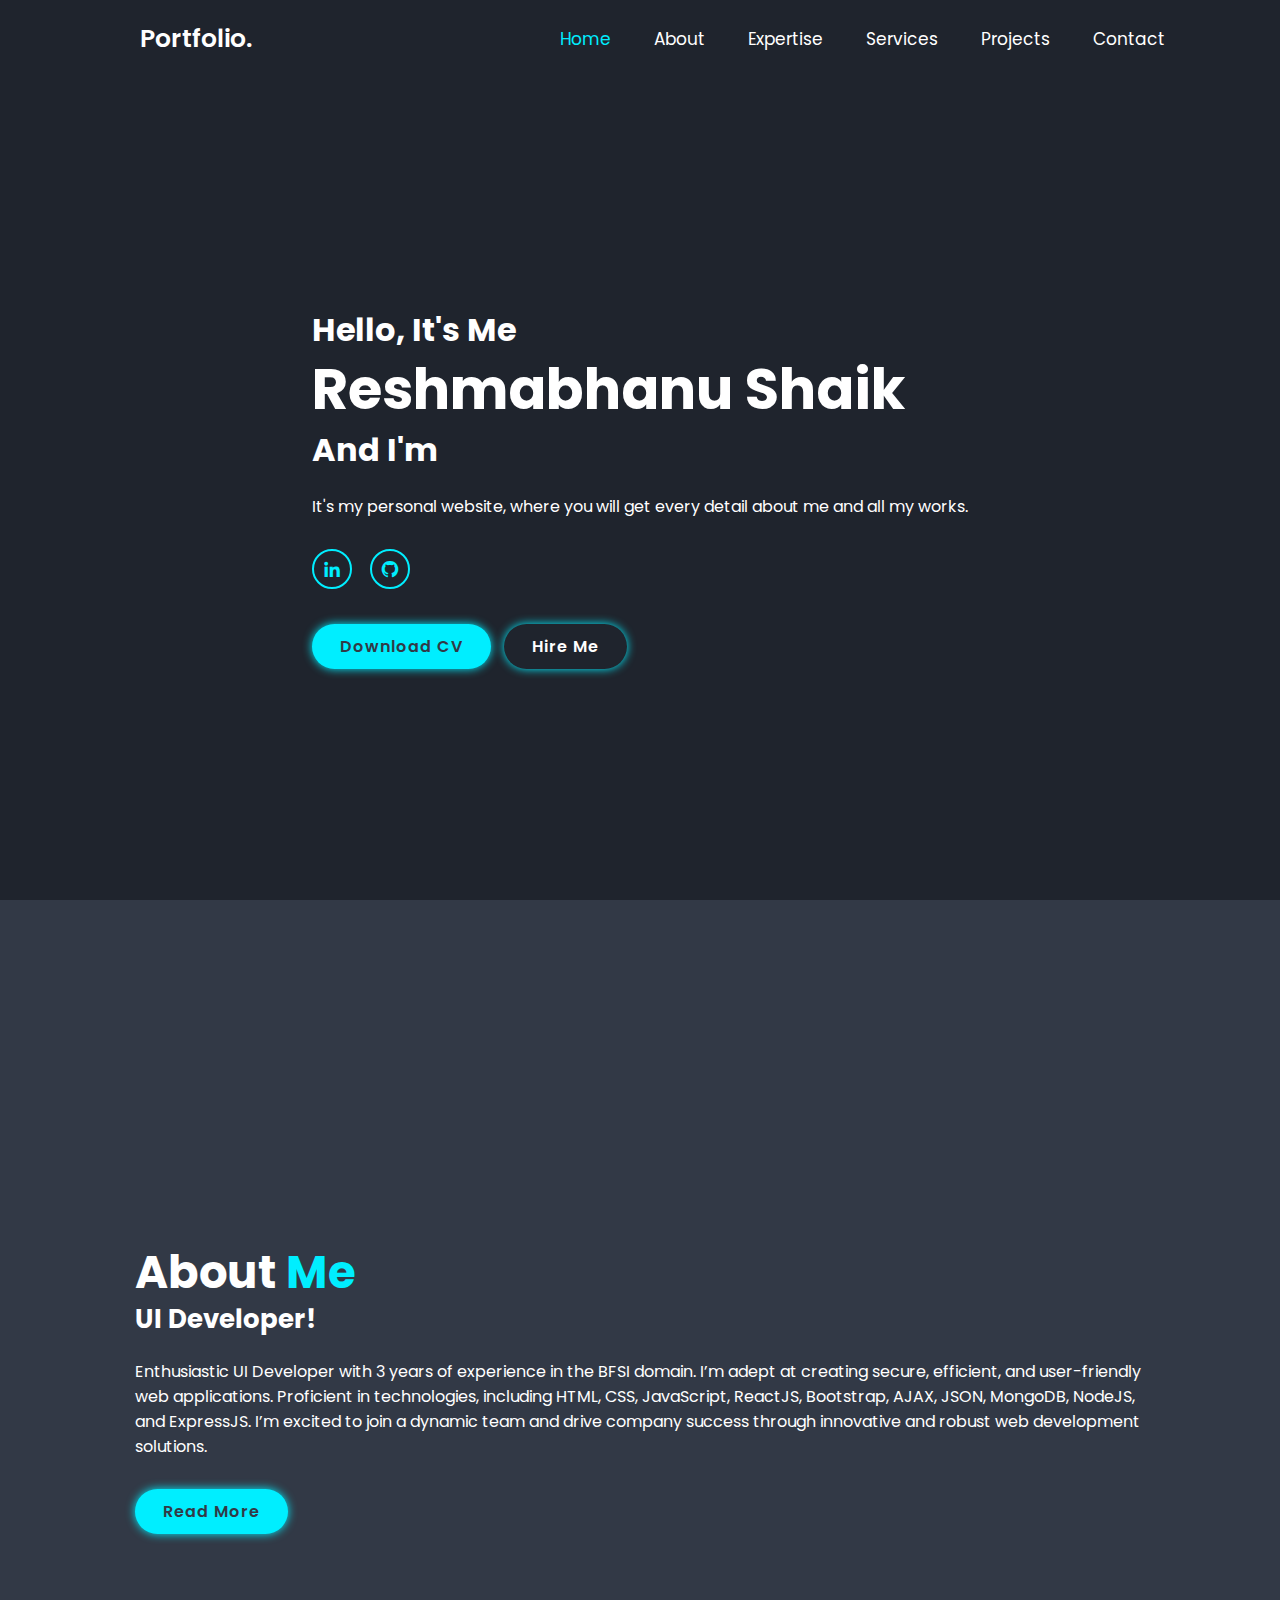
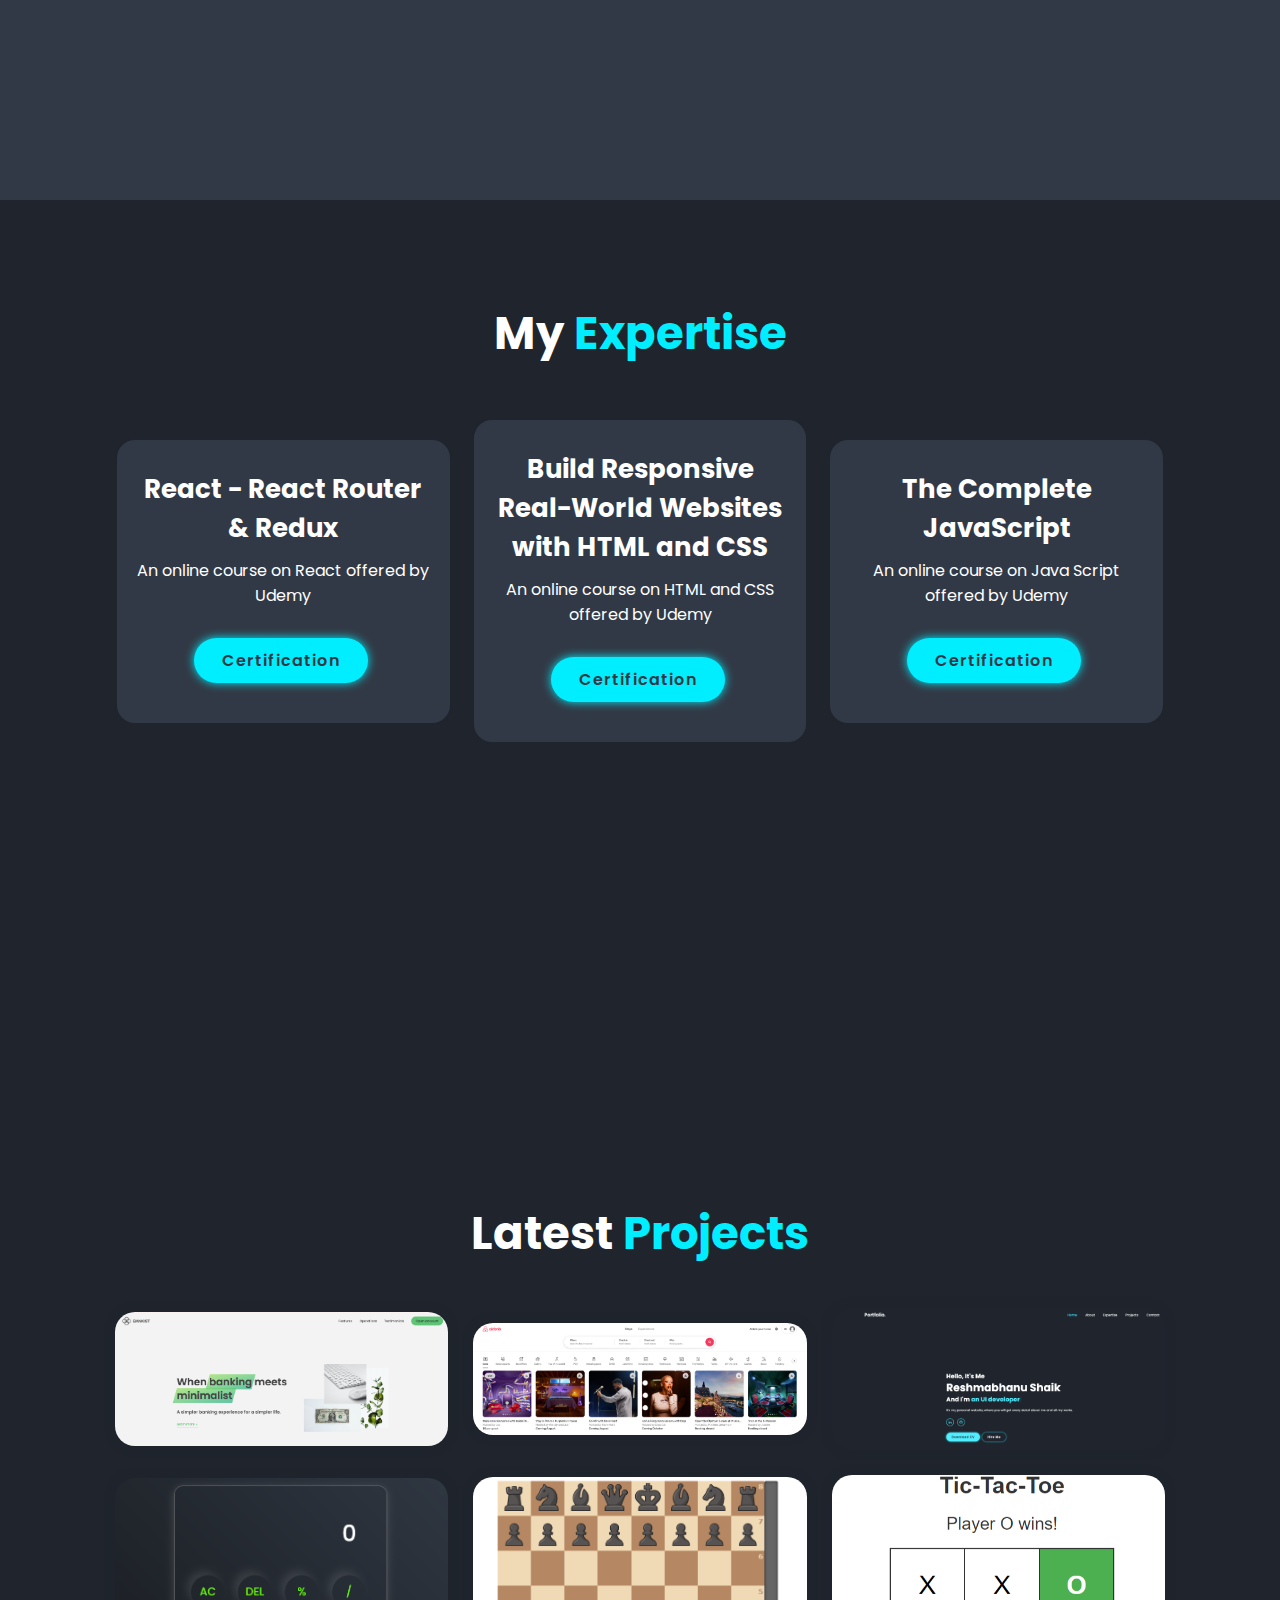
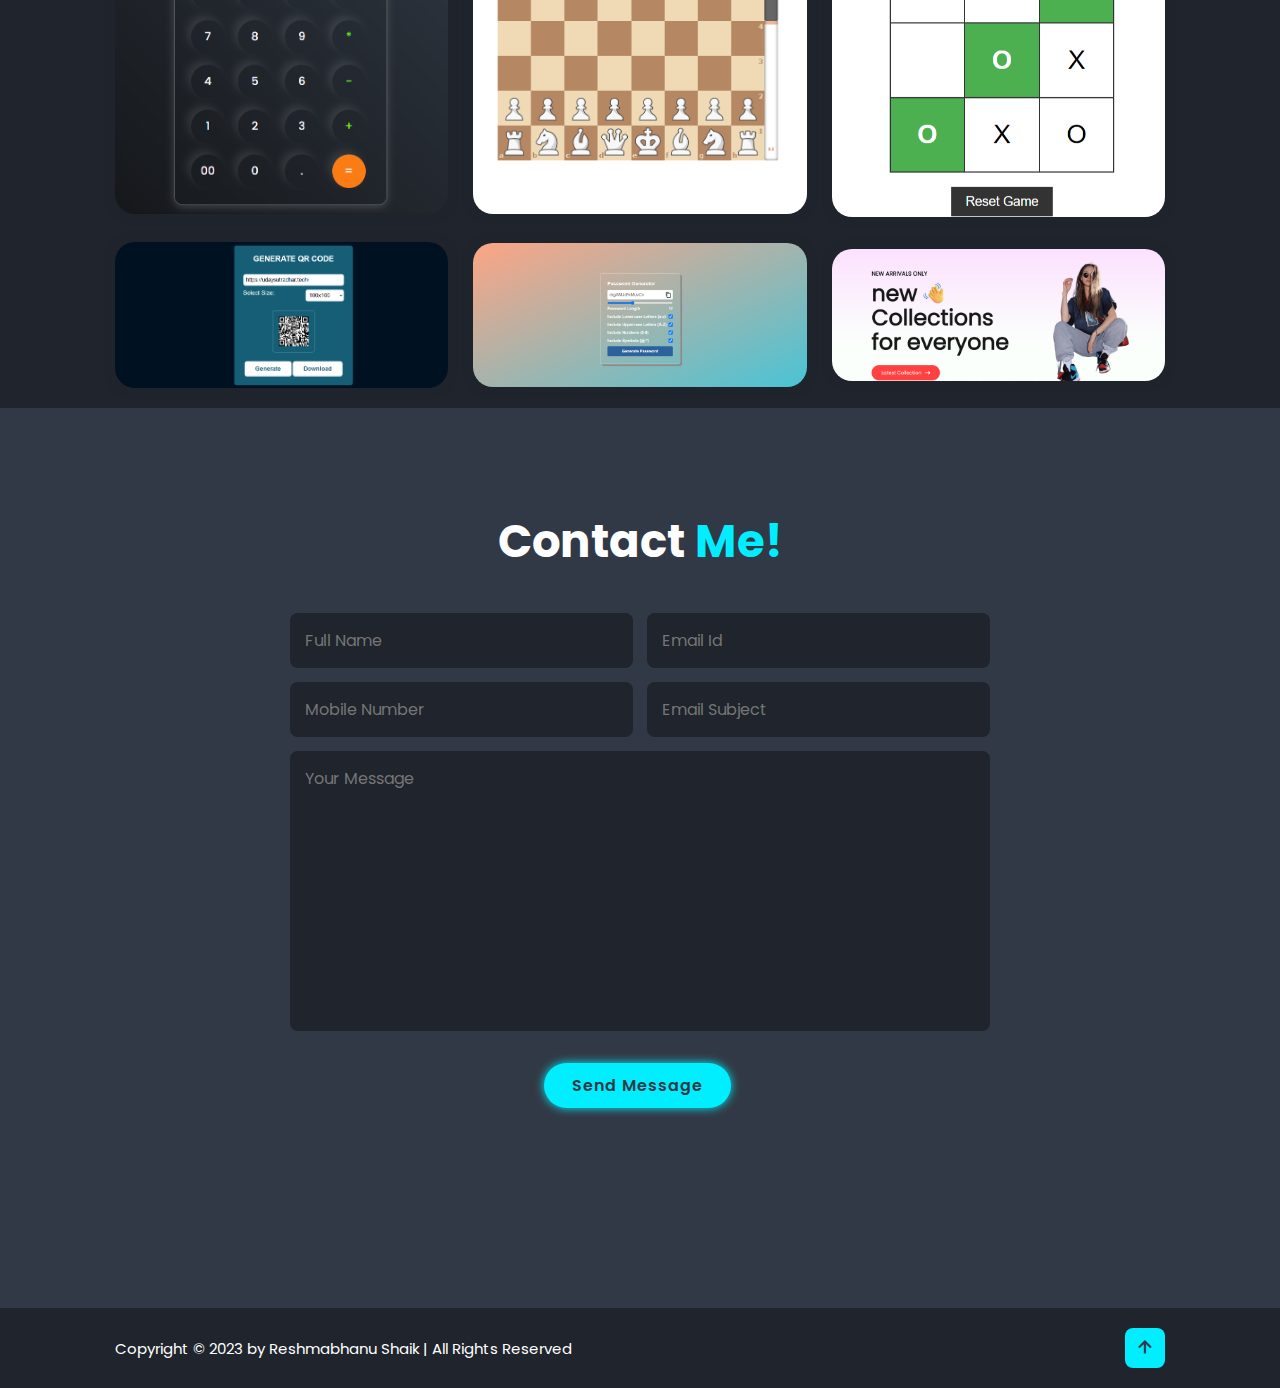
==== index.html @ 1fbf6ebc "initial commit" ====
<!DOCTYPE html>
<html lang="en">
<div id="preloader"></div>
<head>
    <meta charset="UTF-8">
    <meta http-equiv="X-UA-Compatible" content="IE=edge">
    <meta name="viewport" content="width=device-width, initial-scale=1.0">
    <title>Reshmabhanu Shaik : Website</title>
    <link href='https://unpkg.com/boxicons@2.1.4/css/boxicons.min.css' rel='stylesheet'>
    <script src="https://kit.fontawesome.com/51edde9890.js" crossorigin="anonymous"></script>
    <link rel="stylesheet" href="style.css">
</head>
<body>
    <header class="header">
        <a href="#" class="logo">Portfolio.</a>
        <i class="bx bx-menu" id="menu-icon"></i>
        <nav class="navbar">
            <a href="#home" class="active">Home</a>
            <a href="#about">About</a>
            <a href="#expertise">Expertise</a>
            <a href="#services">Services</a>
            <a href="#portfolio">Projects</a>
            <a href="#contact">Contact</a>
        </nav>
    </header>
    <section class="home" id="home">
        <div class="home-content">
            <h3>Hello, It's Me</h3>
            <h1>Reshmabhanu Shaik</h1>
            <h3>And I'm <span class="multiple-text"></span></h3>
            <p>It's my personal website, where you will get every detail about me and all my works.</p>
            <div class="social-media">
                <a href="https://www.linkedin.com/in/reshmabhanushaik/"><i class='bx bxl-linkedin'></i></a>
                <a href="https://github.com/reshmabhanushaik"><i class='bx bxl-github'></i></a>
            </div>
            <a href="Resume.pdf" class="btn" Download>Download CV</a>
            <a href="#contact" class="btn1"><p>Hire Me</p></a>
        </div>
        <div class="home-img">
            <img src="images/pic1.png" alt="">
        </div>
    </section>
    <section class="about" id="about">
        <div class="about-img">
            <img src="images/pic2.png" alt="">
        </div>
        <div class="about-content">
            <h2 class="heading">About <span>Me</span></h2>
            <h3>UI Developer!</h3>
            <p>Enthusiastic UI Developer with 3 years of experience in the BFSI domain. I’m adept at creating secure, efficient, and user-friendly web applications. Proficient in technologies, including HTML, CSS, JavaScript, ReactJS, Bootstrap, AJAX, JSON, MongoDB, NodeJS, and ExpressJS. I’m excited to join a dynamic team and drive company success through innovative and robust web development solutions.</p>
            <a href="#" class="btn">Read More</a>
        </div>
    </section>
    <section class="expertise" id="expertise">
        <h2 class="heading">My <span>Expertise</span></h2>
        <div class="expertise-container">
            <div class="expertise-box">
                <i class="fa-solid fa-user-secret"></i>
                <h3>React - React Router & Redux</h3>
                <p>An online course on React offered by Udemy</p>
                <a href="https://udemy-certificate.s3.amazonaws.com/pdf/UC-4006397d-41aa-402d-bbb0-cf9c1689e8be.pdf" class="btn">Certification</a>
            </div>
            <div class="expertise-box">
                <i class="fa-solid fa-shield-halved"></i>
                <h3>Build Responsive Real-World Websites with HTML and CSS</h3>
                <p>An online course on HTML and CSS offered by Udemy</p>
                <a href="https://udemy-certificate.s3.amazonaws.com/pdf/UC-3ce61dd6-2db9-418d-8cc3-d2cf924c75a3.pdf" class="btn">Certification</a>
            </div>
            <div class="expertise-box">
                <i class="fa-solid fa-microchip"></i>
                <h3>The Complete JavaScript</h3>
                <p>An online course on Java Script offered by Udemy</p>
                <a href="https://udemy-certificate.s3.amazonaws.com/pdf/UC-2aea963b-5715-4118-878f-3cb837bf440d.pdf" class="btn">Certification</a>
            </div>
        </div>
    </section>
    <section class="portfolio" id="portfolio">
        <h2 class="heading">Latest <span>Projects</span></h2>
        <div class="portfolio-container">
            <div class="portfolio-box">
                <img src="images/bankist.png" alt="">
                <div class="portfolio-layer">
                    <h4>Banking Website</h4>
                    <p>Developed a modern banking website for minimalist banking interface designed to provide users with a seamless and 
                    engaging banking experience</p>
                    <a href="https://github.com/reshmabhanushaik/bankist-website"><i class='bx bx-link-external' ></i></a>
                </div>
            </div>
            <div class="portfolio-box">
                <img src="images/airbnb.png" alt="">
                <div class="portfolio-layer">
                    <h4>Airbnb Clone</h4>
                    <p>This is a basic Airbnb clone.You can book a place to stay with flexible Search Options providing 24/7 Support.</p>
                    <a href="https://github.com/reshmabhanushaik/Airbnb-Clone-Website"><i class='bx bx-link-external' ></i></a>
                </div>
            </div>
            <div class="portfolio-box">
                <img src="images/my-profile.png" alt="">
                <div class="portfolio-layer">
                    <h4>Portfolio</h4>
                    <p>This is my portfolio, in which you are currently in. </p>
                    <a href="https://reshmabhanushaik.tech/"><i class='bx bx-link-external' ></i></a>
                </div>
            </div>
            <div class="portfolio-box">
                <img src="images/calculator.png" alt="">
                <div class="portfolio-layer">
                    <h4>Calculator</h4>
                    <p>This is a usable calculator, which can be used for doing multiple calculations. </p>
                    <a href="https://github.com/reshmabhanushaik/Calculator"><i class='bx bx-link-external' ></i></a>
                </div>
            </div>
            <div class="portfolio-box">
                <img src="images/chess.png" alt="">
                <div class="portfolio-layer">
                    <h4>Chess</h4>
                    <p>This is a Chess Game. All the chess logics are being used. You can play with your friend using this. </p>
                    <a href=""><i class='bx bx-link-external' ></i></a>
                </div>
            </div>
            <div class="portfolio-box">
                <img src="images/tic-tac-toe.png" alt="">
                <div class="portfolio-layer">
                    <h4>Tic Tac Toe</h4>
                    <p>This is a Tic Tac Toe game. You can play with your friend using this. </p>
                    <a href=""><i class='bx bx-link-external' ></i></a>
                </div>
            </div>
            <div class="portfolio-box">
                <img src="images/barcode-generator.png" alt="">
                <div class="portfolio-layer">
                    <h4>QR Code Generator</h4>
                    <p>This is a QR Code Generator. Just Give the link of which you want to make the QR  Code and then click generate. BOOM! your QR Code is Generated. </p>
                    <a href=""><i class='bx bx-link-external' ></i></a>
                </div>
            </div>
            <div class="portfolio-box">
                <img src="images/password-generator.png" alt="">
                <div class="portfolio-layer">
                    <h4>Password Generator</h4>
                    <p>This is a random password generator. You can create your own random password using various special conditions given there. </p>
                    <a href=""><i class='bx bx-link-external' ></i></a>
                </div>
            </div>
            <div class="portfolio-box">
                <img src="images/fashion-fusion.png" alt="">
                <div class="portfolio-layer">
                    <h4>Fashion Fusion</h4>
                    <p>Fashion Fusion is an e-commerce platform. You can buy any type of cloth you want, be it a men collection or women or kid. Everything is now at one place. </p>
                    <a href=""><i class='bx bx-link-external' ></i></a>
                </div>
            </div>
        </div>
    </section>
    <section class="contact" id="contact">
        <h2 class="heading">Contact <span>Me!</span></h2>
        <form action="#">
            <div class="input-box">
                <input type="text" placeholder="Full Name">
                <input type="email" placeholder="Email Id">
            </div>
            <div class="input-box">
                <input type="number" placeholder="Mobile Number">
                <input type="text" placeholder="Email Subject">
            </div>
            <textarea name="" id="" cols="30" rows="10" placeholder="Your Message"></textarea>
            <input type="submit" value="Send Message" class="btn">
        </form>
    </section>
    <footer class="footer">
        <div class="footer-text">
            <p>Copyright &copy; 2023 by Reshmabhanu Shaik | All Rights Reserved</p>
        </div>
        <div class="footer-iconTop">
            <a href="#home"><i class='bx bx-up-arrow-alt'></i></a>
        </div>
    </footer>
    <script src="https://unpkg.com/scrollreveal"></script>
    <script src="https://cdn.jsdelivr.net/npm/typed.js@2.0.12"></script>
    <script>
        var loader = document.getElementById("preloader");

        window.addEventListener("load", function(){
        loader.style.display = "none";
        });
        let menuIcon = document.querySelector('#menu-icon');
        let navbar = document.querySelector('.navbar');

        menuIcon.onclick = () => {
            menuIcon.classList.toggle('bx-x');
            navbar.classList.toggle('active');
        };

        let sections = document.querySelectorAll('section');
        let navLinks = document.querySelectorAll('header nav a');

        window.onscroll = () => {
            sections.forEach(sec => {
                let top = window.scrollY;
                let offset = sec.offsetTop - 150;
                let height = sec.offsetHeight;
                let id = sec.getAttribute('id');
                
                if(top >= offset && top < offset + height) {
                    navLinks.forEach(links => {
                        links.classList.remove('active');
                        document.querySelector('header nav a[href*= ' + id +']').classList.add('active');
                    });
                }; 
            });
            let header = document.querySelector('header');
            header.classList.toggle('sticky', window.scrollY > 100);

            menuIcon.classList.remove('bx-x');
            navbar.classList.remove('active');
        };

        ScrollReveal({
            distance: '80px',
            duration: 2000,
            delay: 200});

        ScrollReveal().reveal('.home-content, .heading', { origin: 'top'});
        ScrollReveal().reveal('.home-img, .expertise-container, .services-container, .portfolio-box, .contact form', { origin: 'bottom'});
        ScrollReveal().reveal('.home-content h1, .about-img', { origin: 'left'});
        ScrollReveal().reveal('.home-content p, .about-content', { origin: 'right'});

        const typed = new Typed('.multiple-text', {
            strings: ['an UI developer','a Front-End Developer', 'a Mern Stack Developer'],
            typeSpeed: 100,
            backSpeed: 100,
            backDelay: 1000,
            loop: true
        });
    </script>
</body>
</html>
---- style.css ----
@import url('https://fonts.googleapis.com/css2?family=Poppins:wght@300;400;500;600;700;800;900&display=swap');

*{
    margin: 0;
    padding: 0;
    box-sizing: border-box;
    text-decoration: none;
    border: none;
    outline: none;
    scroll-behavior: smooth;
    font-family: 'poppins', 'sans-serif';
}

#preloader{
    background: rgb(0, 0, 0) url(images/giphy.gif) no-repeat center center;
    background-size: 5%;
    height: 100vh;
    width: 100%;
    position: fixed;
    z-index: 100;
}

:root{
    --bg-color: #1f242d;
    --second-bg-color: #323946;
    --text-color: #fff;
    --main-color: #0ef;
}

html{
    font-size: 62.5%;
    overflow-x: hidden;
}

body{
    background: var(--bg-color);
    color: var(--text-color);
}

section{
    min-height: 100vh;
    padding: 10rem 9% 2rem;
}

.header{
    position: fixed;
    top: 0;
    left: 0;
    width: 100%;
    padding: 2rem 9%;
    background: var(--bg-color);
    display: flex;
    justify-content: space-between;
    align-items: center;
    z-index: 100;
}

.header.sticky{
    border-bottom: .1rem solid rgba(0, 0, 0, .2);
}

.logo{
    font-size: 2.5rem;
    color: var(--text-color);
    font-weight: 600;
    margin-left: 2.5rem;
    cursor: default;
}

.navbar a{
    font-size: 1.7rem;
    color: var(--text-color);
    margin-left: 4rem;
    transition: .3s;
}

.navbar a:hover,
.navbar a.active{
    color: var(--main-color);
}

#menu-icon{
    font-size: 3.6rem;
    color: var(--text-color);
    display: none;
}

.home{
    display: flex;
    justify-content: center;
    align-items: center;
}

.home-content h3{
    font-size: 3.2rem;
    font-weight: 700;
}

.home-content h3:nth-of-type(2){
    margin-bottom: 2rem;
}

span{
    color: var(--main-color);
}

.home-content h1{
    font-size: 5.6rem;
    font-weight: 700;
    line-height: 1.3;
}

@keyframes floatImage {
    0%{
        transform: translateY(0);
    }
    50%{
        transform: translateY(-2.4rem);
    }
    100%{
        transform: translateY(0);
    }
}

.home-content p{
    font-size: 1.6rem;
}

.social-media a{
    display: inline-flex;
    justify-content: center;
    align-items: center;
    width: 4rem;
    height: 4rem;
    background: transparent;
    border: .2rem solid var(--main-color);
    border-radius: 50%;
    font-size: 2rem;
    color: var(--main-color);
    margin: 3rem 1.5rem 3rem 0;
    transition: .5s ease;
}

.social-media a:hover{
    background: var(--main-color);
    color: var(--second-bg-color);
    box-shadow: 0 0 1rem var(--main-color);
}

.btn{
    display: inline-block;
    padding: 1rem 2.8rem;
    background: var(--main-color);
    border-radius: 4rem;
    box-shadow: 0 0 1rem var(--main-color);
    font-size: 1.6rem;
    color: var(--second-bg-color);
    letter-spacing: .1rem;
    font-weight: 600;
    margin-right: 5px;
    transition: .5s ease;
}

.btn:hover{
    box-shadow: none;
}

.btn1{
    display: inline-block;
    padding: 1rem 2.8rem;
    background: transparent;
    border-radius: 4rem;
    box-shadow: 0 0 1rem var(--main-color);
    font-size: 1.6rem;
    color: var(--second-bg-color);
    letter-spacing: .1rem;
    font-weight: 600;
    margin: 5px;
    transition: .5s ease;
}

.btn1:hover{
    box-shadow: none;
}

.btn1 p{
    color: var(--text-color);
}

.about{
    display: flex;
    justify-content: center;
    align-items: center;
    gap: 2rem;
    background: var(--second-bg-color);
}

.heading{
    text-align: center;
    font-size: 4.5rem;
}

.about-content h2{
    text-align: left;
    line-height: 1.2;
}

.about-content h3{
    font-size: 2.6rem;
}

.about-content p{
    font-size: 1.6rem;
    margin: 2rem 0 3rem;
}

#services{
    background: var(--second-bg-color);
}

.services h2{
    margin-bottom: 5rem;
}

.services-container{
    display: flex;
    justify-content: center;
    align-items: center;
    flex-wrap: wrap;
    gap: 2rem;
}

.services-container .services-box{
    flex: 1 1 30rem;
    background: var(--bg-color);
    padding: 3rem 2rem 4rem;
    border-radius: 2rem;
    text-align: center;
    border: .2rem solid var(--bg-color);
    transition: .5s ease;
}

.services-container .services-box:hover{
    border-color: var(--main-color);
    transform: scale(1.02);
}

.services-box i{
    font-size: 7rem;
    color: var(--main-color);
}

.services-box h3{
    font-size: 2.6rem;
}

.services-box p{
    font-size: 1.6rem;
    margin: 1rem 0 3rem;
}

.expertise h2{
    margin-bottom: 5rem;
}

.expertise-container{
    display: flex;
    justify-content: center;
    align-items: center;
    flex-wrap: wrap;
    gap: 2rem;
}

.expertise-container .expertise-box{
    flex: 1 1 30rem;
    background: var(--second-bg-color);
    padding: 3rem 2rem 4rem;
    border-radius: 2rem;
    text-align: center;
    border: .2rem solid var(--bg-color);
    transition: .5s ease;
}

.expertise-container .expertise-box:hover{
    border-color: var(--main-color);
    transform: scale(1.02);
}

.expertise-box i{
    font-size: 7rem;
    color: var(--main-color);
}

.expertise-box h3{
    font-size: 2.6rem;
}

.expertise-box p{
    font-size: 1.6rem;
    margin: 1rem 0 3rem;
}

#portfolio{
    background: var(--bg-color);
}

.portfolio{
    background: var(--second-bg-color);
}

.portfolio h2{
    margin-bottom: 4rem;
}

.portfolio-container{
    display: grid;
    grid-template-columns: repeat(3, 1fr);
    align-items: center;
    gap: 2.5rem;
}

.portfolio-container .portfolio-box{
    position: relative;
    border-radius: 2rem;
    box-shadow: 0 0 1rem var(--bg-color);
    overflow: hidden;
    display: flex;
}

.portfolio-box img{
    width: 100%;
    transition: .5s ease;
}

.portfolio-box:hover img{
    width: 100%;
    transform: scale(1.1);
}

.portfolio-box .portfolio-layer{
    position: absolute;
    bottom: 0;
    left: 0;
    width: 100%;
    height: 100%;
    background: linear-gradient(rgba(0, 0, 0, .1), var(--main-color));
    display: flex;
    justify-content: center;
    align-items: center;
    flex-direction: column;
    text-align: center;
    padding: 0 4rem;
    transform: translateY(100%);
    transition: .5s ease;
}

.portfolio-box:hover .portfolio-layer{
    transform: translateY(0);
}

.portfolio-layer h4{
    font-size: 1.5rem;
}

.portfolio-layer p{
    font-size: 1.2rem;
    margin: .3rem 0 1rem;
}

.portfolio-layer a{
    display: inline-flex;
    justify-content: center;
    align-items: center;
    width: 5rem;
    height: 5rem;
    background: var(--text-color);
    border-radius: 50%;
}

.portfolio-layer a i{
    font-size: 2rem;
    color: var(--second-bg-color);
}

#contact{
    background: var(--second-bg-color);
}

.contact h2{
    margin-bottom: 3rem;
}

.contact form{
    max-width: 70rem;
    margin: 1rem auto;
    text-align: center;
    margin-bottom: 3rem;
}

.contact form .input-box{
    display: flex;
    justify-content: space-between;
    flex-wrap: wrap;
}

.contact form .input-box input,
.contact form textarea {
    width: 100%;
    padding: 1.5rem;
    font-size: 1.6rem;
    color: var(--text-color);
    background: var(--bg-color);
    border-radius: .8rem;
    margin: .7rem 0;
}

.contact form .input-box input{
    width: 49%;
}

.contact form textarea {
    resize: none;
}

.contact form .btn{
    margin-top: 2rem;
    cursor: pointer;
}

.footer{
    display: flex;
    justify-content: space-between;
    align-items: center;
    flex-wrap: wrap;
    padding: 2rem 9%;
    background: var(--bg-color);
}

.footer-text p{
    font-size: 1.5rem;
}

.footer-iconTop a{
    display: inline-flex;
    justify-content:center;
    align-items: center;
    padding: .8rem;
    background: var(--main-color);
    border-radius: .8rem;
    transition: .5s ease;
}

.footer-iconTop:hover a{
    box-shadow: 0 0 1rem var(--main-color);
}

.footer-iconTop a i{
    font-size: 2.4rem;
    color: var(--second-bg-color);
}

@media (max-width: 1200px) {
    html {
        font-size: 55%;
    }
}

@media (max-width: 991px) {
    .header {
        padding: 2rem 3%;
    }

    section {
        padding: 10rem 3% 2rem;
    }

    .services{
        padding-bottom: 7rem;
    }

    .portfolio{
        padding-bottom: 7rem;
    }

    .contact{
        min-height: auto;
    }

    .footer {
        padding: 2rem 3%;
    }
}

@media (max-width: 768px) {
    #menu-icon{
        display: block;
    }

    .navbar{
        position: absolute;
        top: 100%;
        left: 0;
        width: 100%;
        padding: 1rem 3%;
        background: var(--bg-color);
        border-top: .1rem solid rgba(0, 0, 0, .2);
        box-shadow: 0 .5rem 1rem rgba(0, 0, 0, .2);
        display: none;
    }

    .navbar.active {
        display: block;
    }

    .navbar a{
        display: block;
        font-size: 2rem;
        margin: 3rem 0;
    }

    .home{
        flex-direction: column;
    }

    .home-content h3{
        font-size: 2.6rem;
    }

    .home-content h1{
        font-size: 5rem;
    }

    .about{
        flex-direction: column-reverse;
    }

    .about img{
        width: 70vw;
        margin-top: 4rem;
    }

    .services h2{
        margin-bottom: 3rem;
    }

    .portfolio h2{
        margin-bottom: 3rem;
    }

    .portfolio-container{
        grid-template-columns: repeat(2, 1fr);
    }
}

@media (max-width: 617px) {
    .portfolio-container{
        grid-template-columns: 1fr;
    }
}

@media (max-width: 450px) {
    html {
        font-size: 50%;
    }

    .contact form .input-box input {
        width: 100%;
    }
}

@media (max-width: 450px) {
    .footer{
        flex-direction: column-reverse;
    }

    .footer p{
        text-align: center;
        margin-top: 2rem;
    }
}
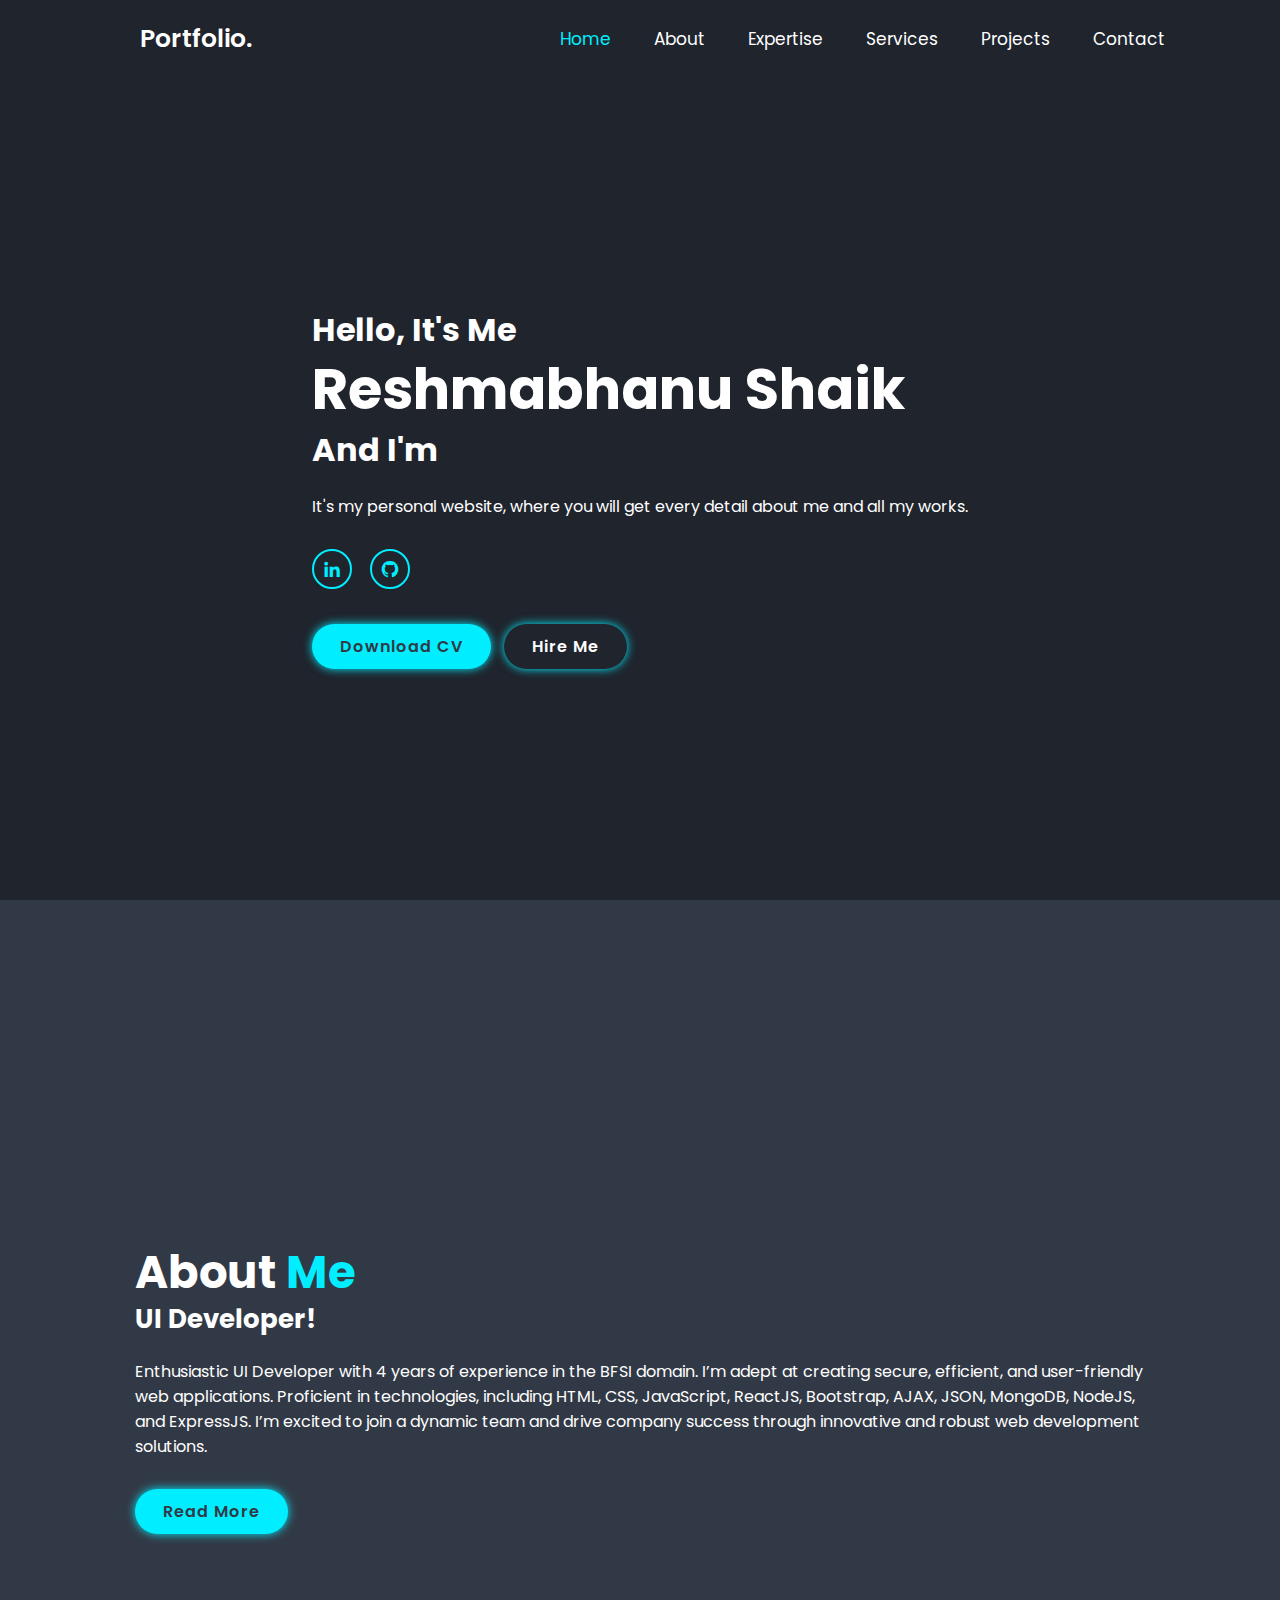
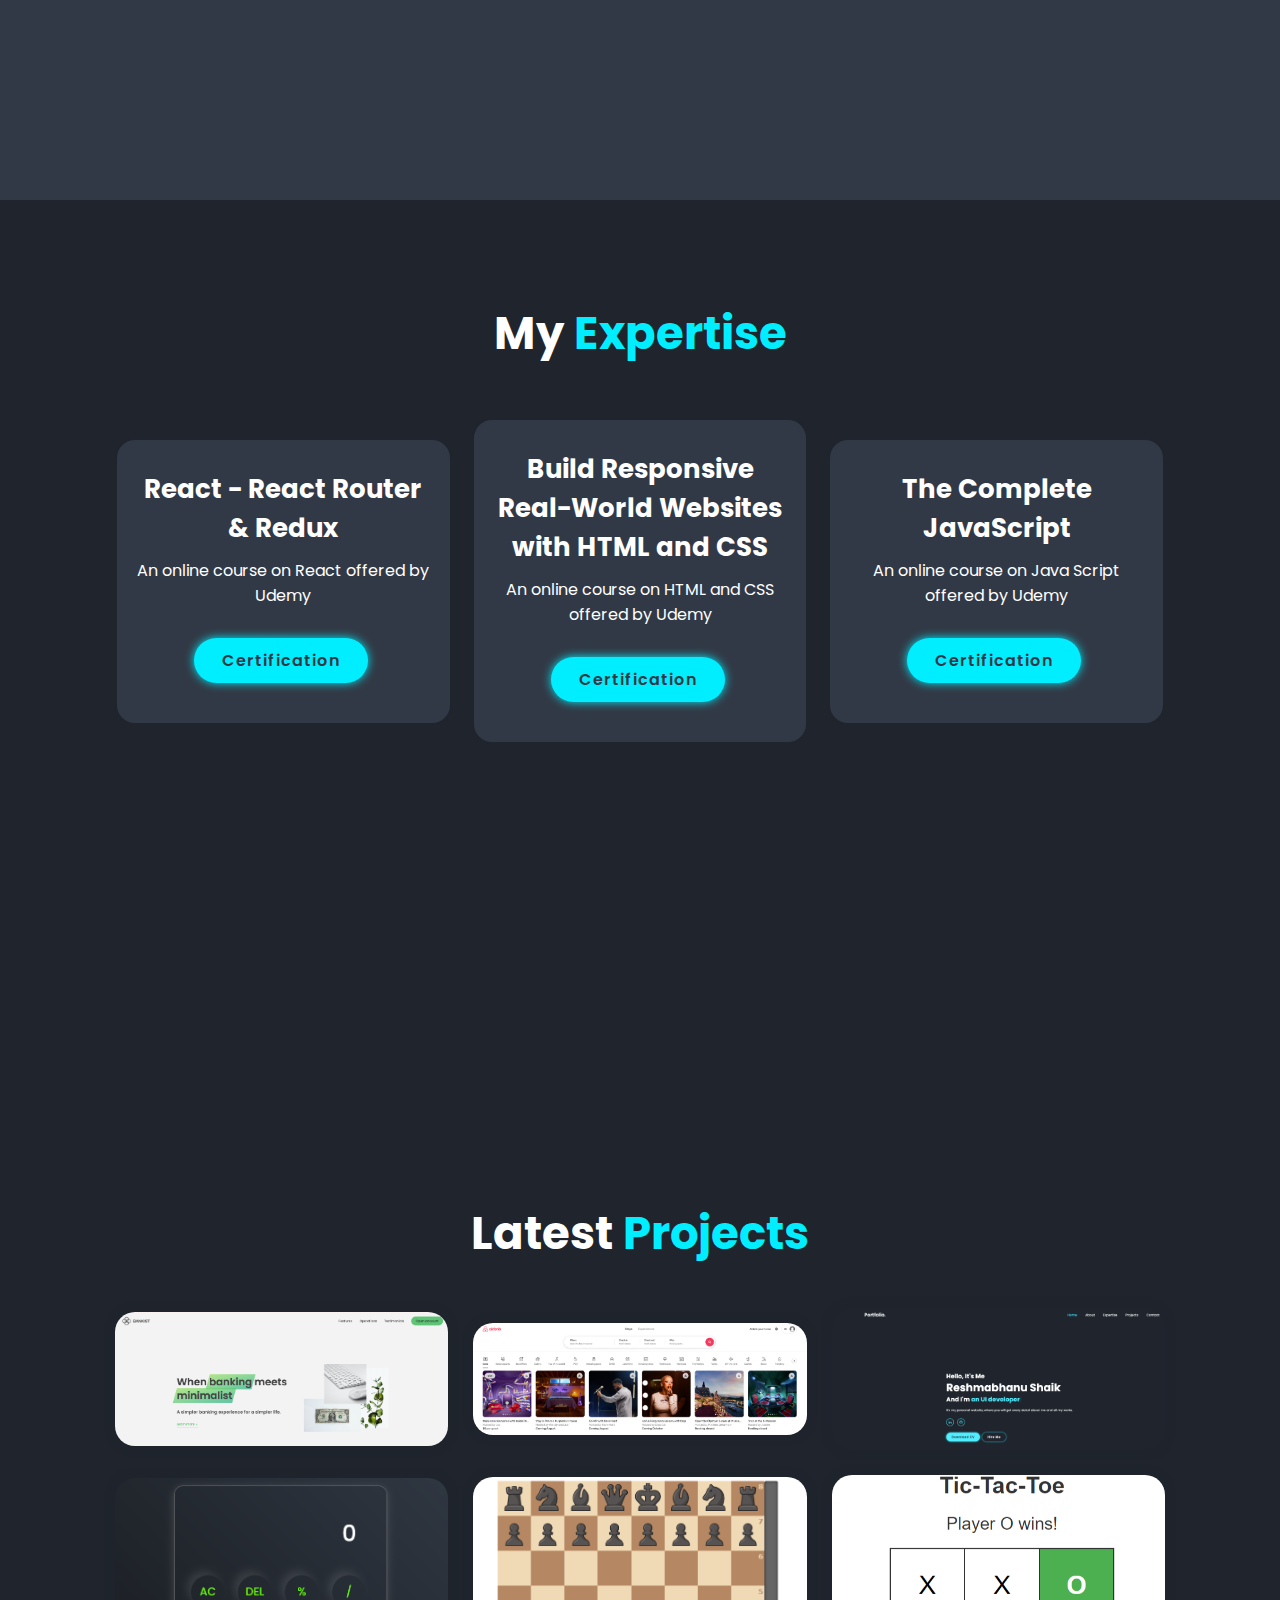
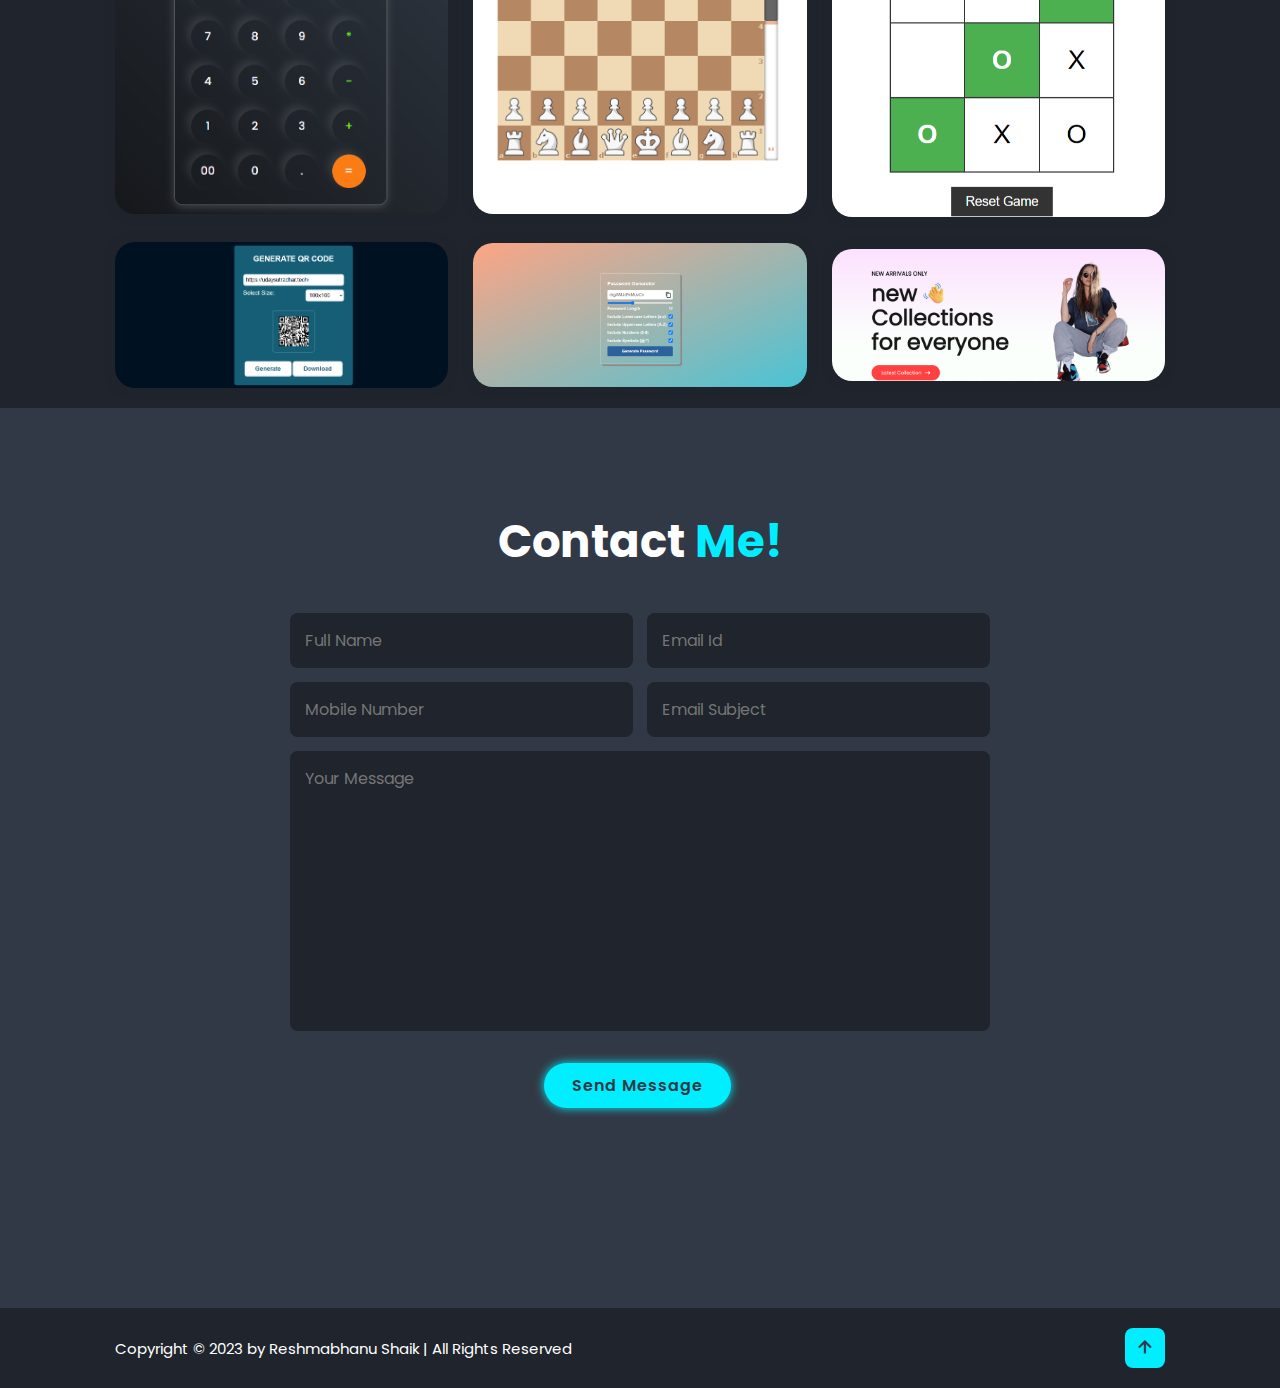
==== commit 1ee06895: "Latest commit" ====
--- a/index.html
+++ b/index.html
@@ -47,7 +47,7 @@
         <div class="about-content">
             <h2 class="heading">About <span>Me</span></h2>
             <h3>UI Developer!</h3>
-            <p>Enthusiastic UI Developer with 3 years of experience in the BFSI domain. I’m adept at creating secure, efficient, and user-friendly web applications. Proficient in technologies, including HTML, CSS, JavaScript, ReactJS, Bootstrap, AJAX, JSON, MongoDB, NodeJS, and ExpressJS. I’m excited to join a dynamic team and drive company success through innovative and robust web development solutions.</p>
+            <p>Enthusiastic UI Developer with 4 years of experience in the BFSI domain. I’m adept at creating secure, efficient, and user-friendly web applications. Proficient in technologies, including HTML, CSS, JavaScript, ReactJS, Bootstrap, AJAX, JSON, MongoDB, NodeJS, and ExpressJS. I’m excited to join a dynamic team and drive company success through innovative and robust web development solutions.</p>
             <a href="#" class="btn">Read More</a>
         </div>
     </section>
@@ -99,7 +99,7 @@
                 <div class="portfolio-layer">
                     <h4>Portfolio</h4>
                     <p>This is my portfolio, in which you are currently in. </p>
-                    <a href="https://reshmabhanushaik.tech/"><i class='bx bx-link-external' ></i></a>
+                    <a href="https://github.com/reshmabhanushaik/My-Website"><i class='bx bx-link-external' ></i></a>
                 </div>
             </div>
             <div class="portfolio-box">
@@ -115,7 +115,7 @@
                 <div class="portfolio-layer">
                     <h4>Chess</h4>
                     <p>This is a Chess Game. All the chess logics are being used. You can play with your friend using this. </p>
-                    <a href=""><i class='bx bx-link-external' ></i></a>
+                    <a href="https://github.com/reshmabhanushaik/ChessGame"><i class='bx bx-link-external' ></i></a>
                 </div>
             </div>
             <div class="portfolio-box">
@@ -123,7 +123,7 @@
                 <div class="portfolio-layer">
                     <h4>Tic Tac Toe</h4>
                     <p>This is a Tic Tac Toe game. You can play with your friend using this. </p>
-                    <a href=""><i class='bx bx-link-external' ></i></a>
+                    <a href="https://github.com/reshmabhanushaik/Tic-Tac-Toe"><i class='bx bx-link-external' ></i></a>
                 </div>
             </div>
             <div class="portfolio-box">
@@ -131,7 +131,7 @@
                 <div class="portfolio-layer">
                     <h4>QR Code Generator</h4>
                     <p>This is a QR Code Generator. Just Give the link of which you want to make the QR  Code and then click generate. BOOM! your QR Code is Generated. </p>
-                    <a href=""><i class='bx bx-link-external' ></i></a>
+                    <a href="https://github.com/reshmabhanushaik/QR-Code-Generator"><i class='bx bx-link-external' ></i></a>
                 </div>
             </div>
             <div class="portfolio-box">
@@ -139,7 +139,7 @@
                 <div class="portfolio-layer">
                     <h4>Password Generator</h4>
                     <p>This is a random password generator. You can create your own random password using various special conditions given there. </p>
-                    <a href=""><i class='bx bx-link-external' ></i></a>
+                    <a href="https://github.com/reshmabhanushaik/Password-Generator"><i class='bx bx-link-external' ></i></a>
                 </div>
             </div>
             <div class="portfolio-box">
@@ -147,7 +147,7 @@
                 <div class="portfolio-layer">
                     <h4>Fashion Fusion</h4>
                     <p>Fashion Fusion is an e-commerce platform. You can buy any type of cloth you want, be it a men collection or women or kid. Everything is now at one place. </p>
-                    <a href=""><i class='bx bx-link-external' ></i></a>
+                    <a href="https://github.com/reshmabhanushaik/Fashion-Fusion"><i class='bx bx-link-external' ></i></a>
                 </div>
             </div>
         </div>
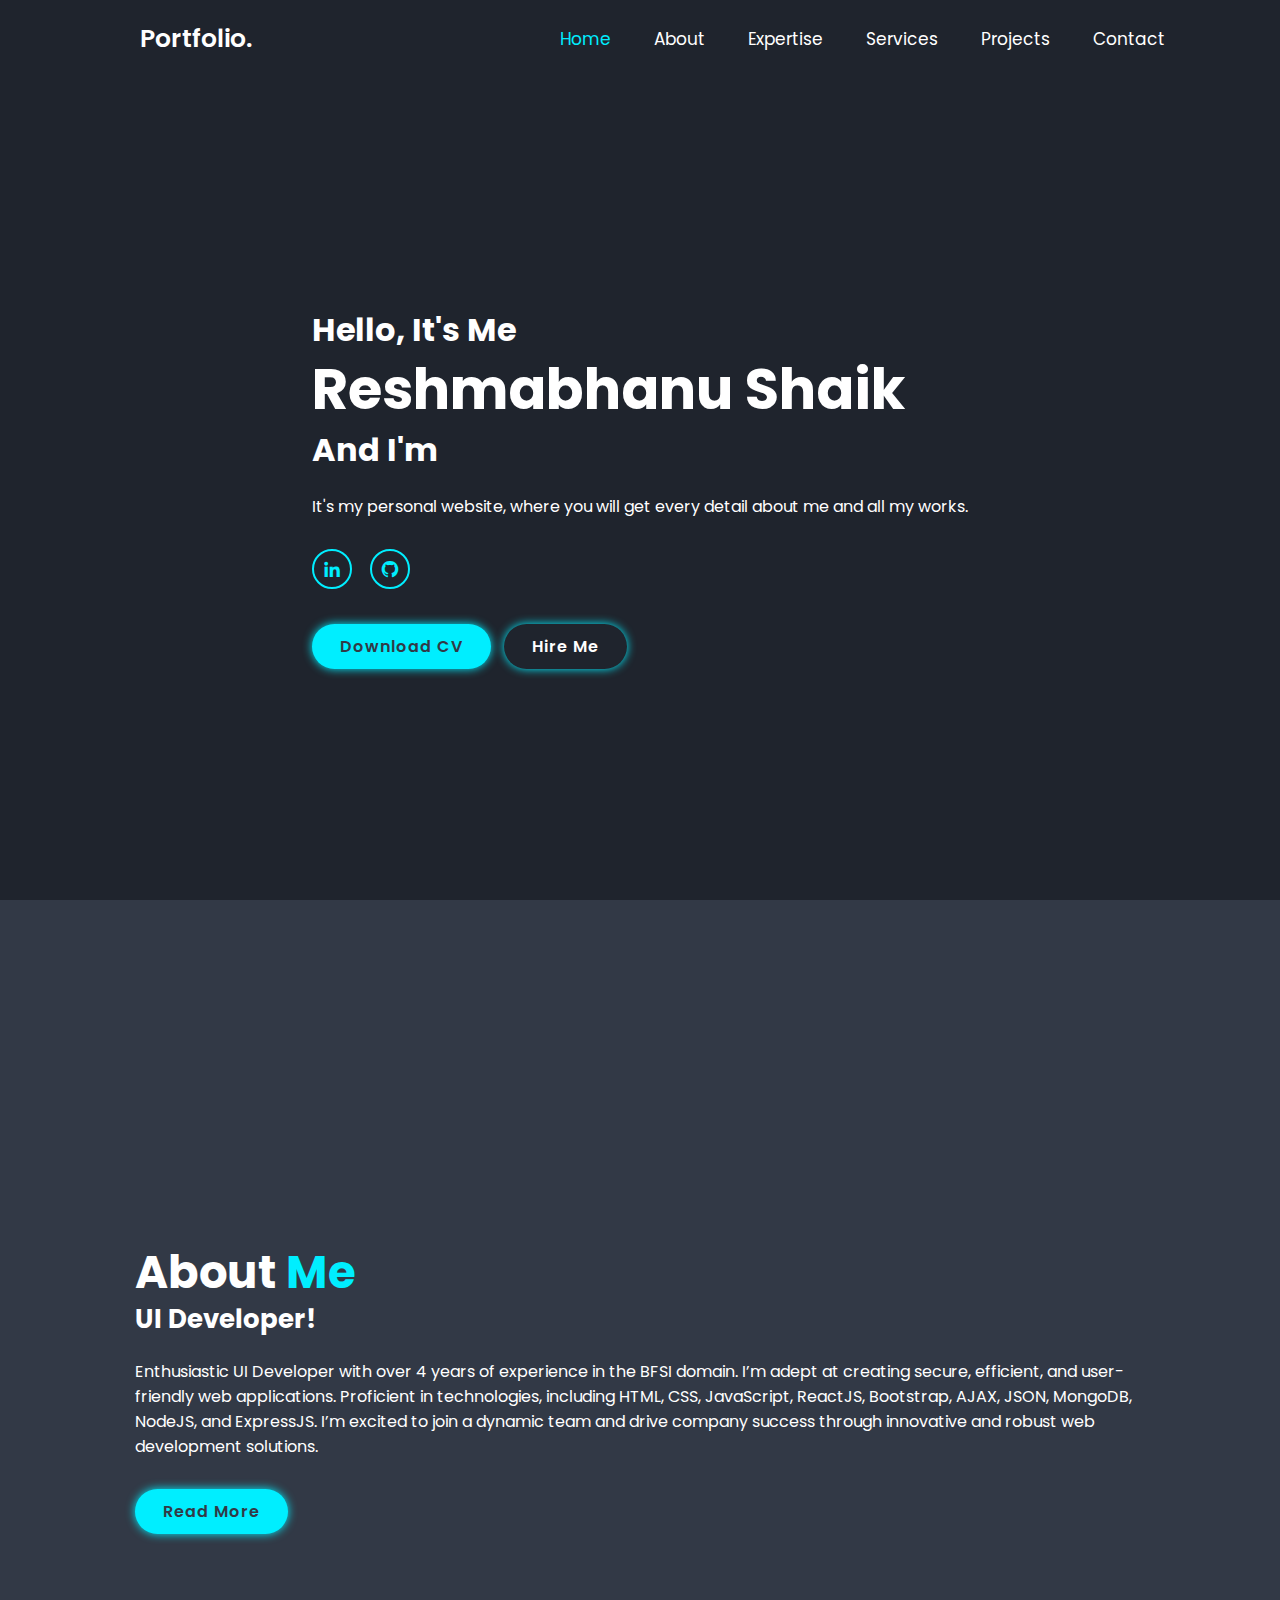
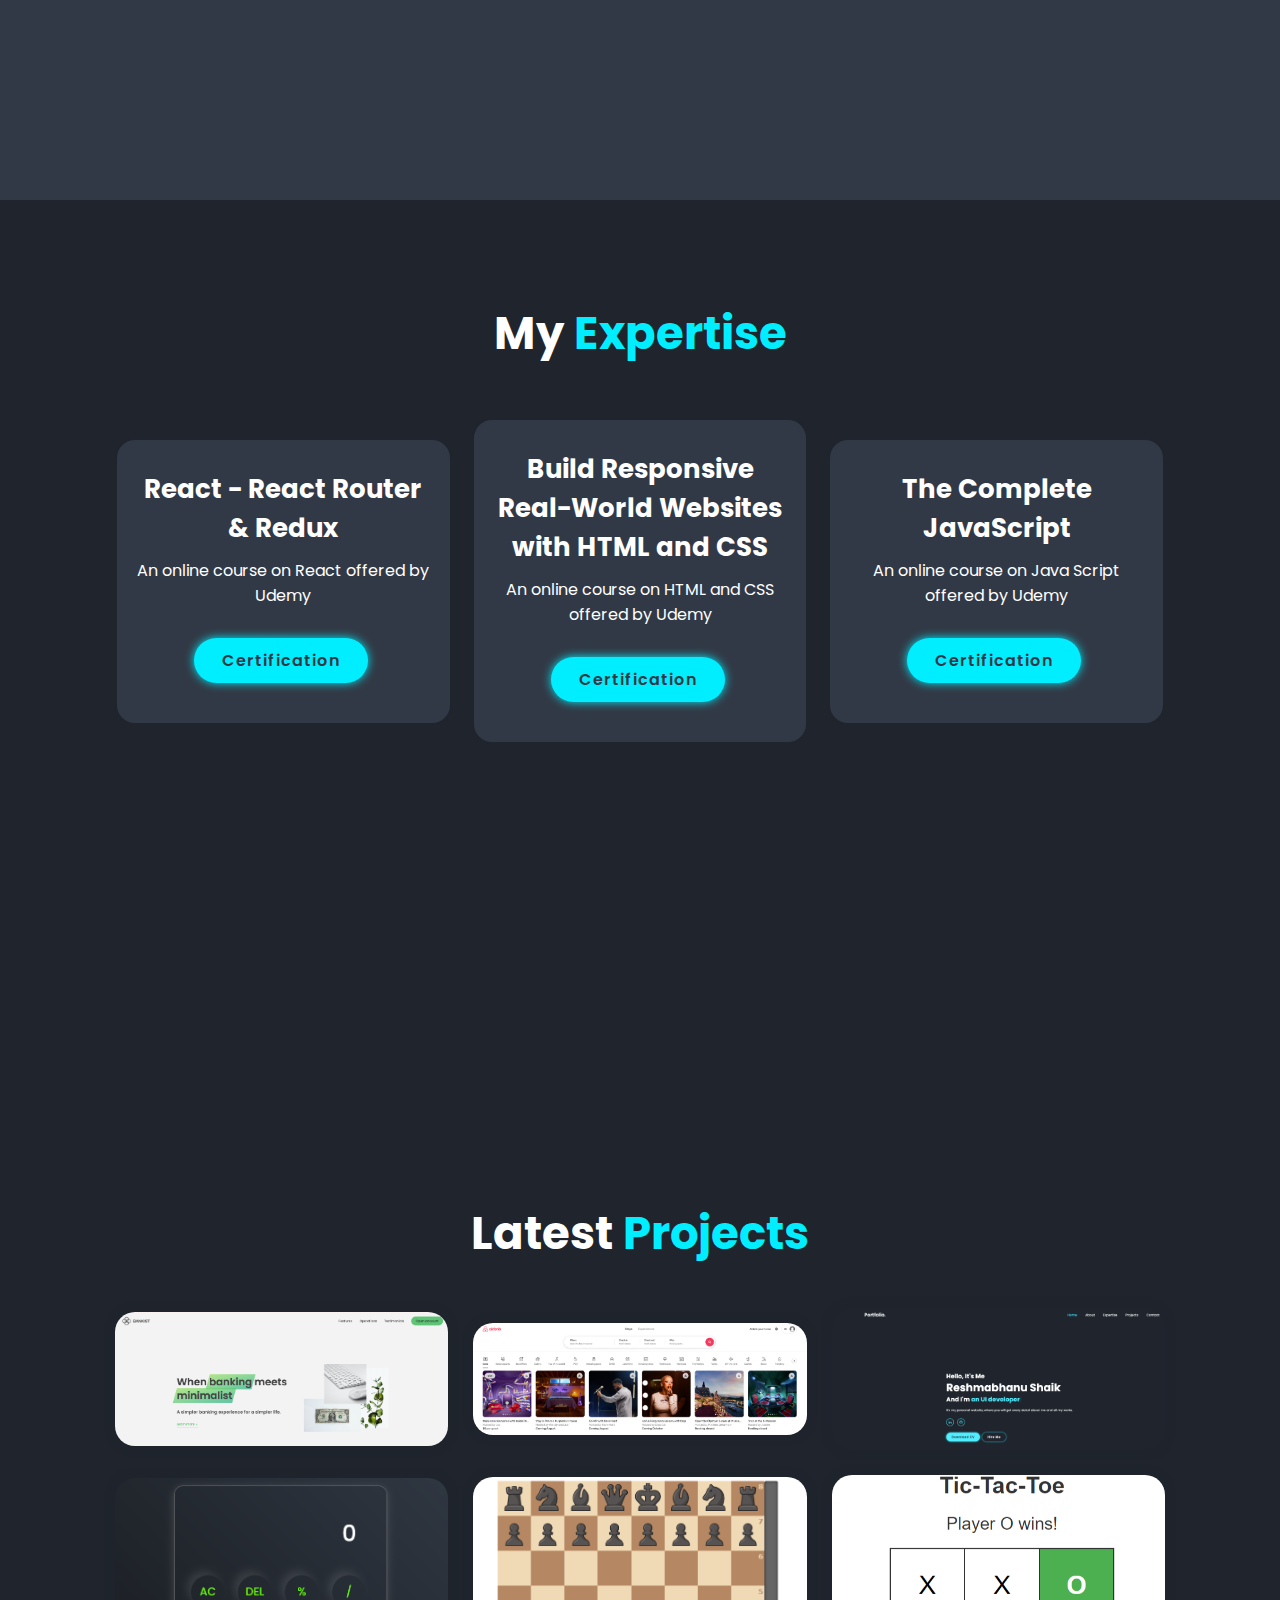
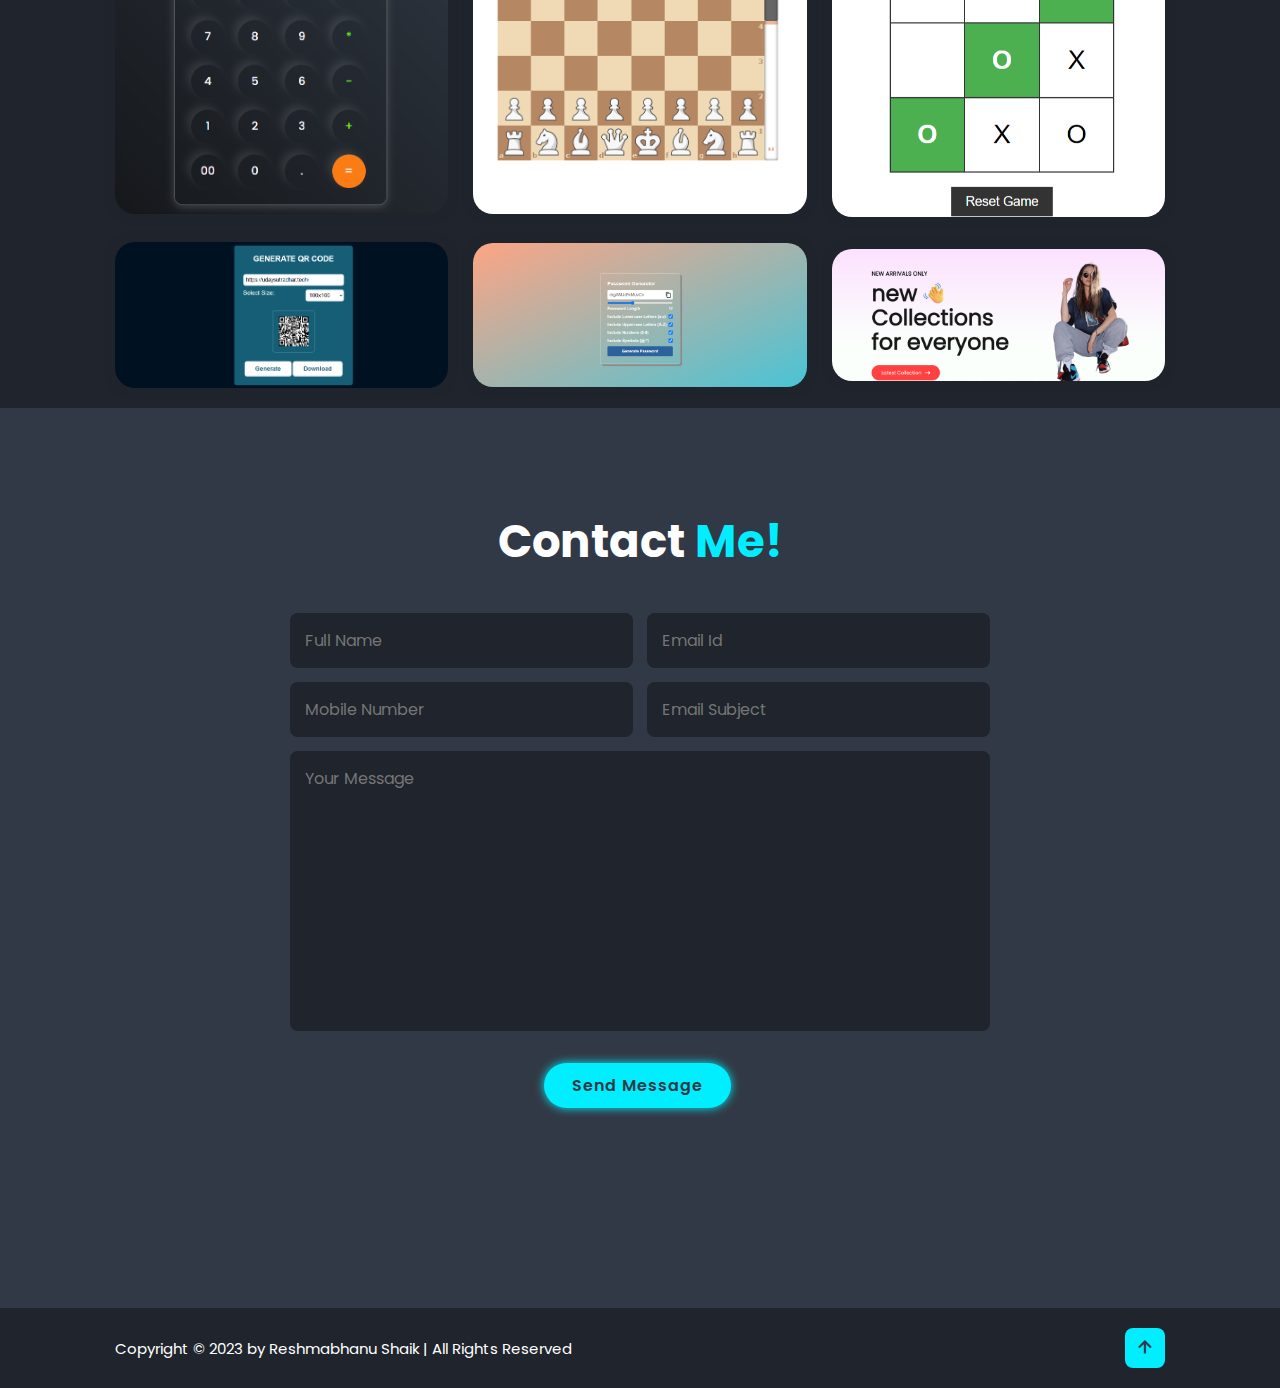
==== commit 1ca259ce: "new commit" ====
--- a/index.html
+++ b/index.html
@@ -47,7 +47,7 @@
         <div class="about-content">
             <h2 class="heading">About <span>Me</span></h2>
             <h3>UI Developer!</h3>
-            <p>Enthusiastic UI Developer with 4 years of experience in the BFSI domain. I’m adept at creating secure, efficient, and user-friendly web applications. Proficient in technologies, including HTML, CSS, JavaScript, ReactJS, Bootstrap, AJAX, JSON, MongoDB, NodeJS, and ExpressJS. I’m excited to join a dynamic team and drive company success through innovative and robust web development solutions.</p>
+            <p>Enthusiastic UI Developer with over 4 years of experience in the BFSI domain. I’m adept at creating secure, efficient, and user-friendly web applications. Proficient in technologies, including HTML, CSS, JavaScript, ReactJS, Bootstrap, AJAX, JSON, MongoDB, NodeJS, and ExpressJS. I’m excited to join a dynamic team and drive company success through innovative and robust web development solutions.</p>
             <a href="#" class="btn">Read More</a>
         </div>
     </section>
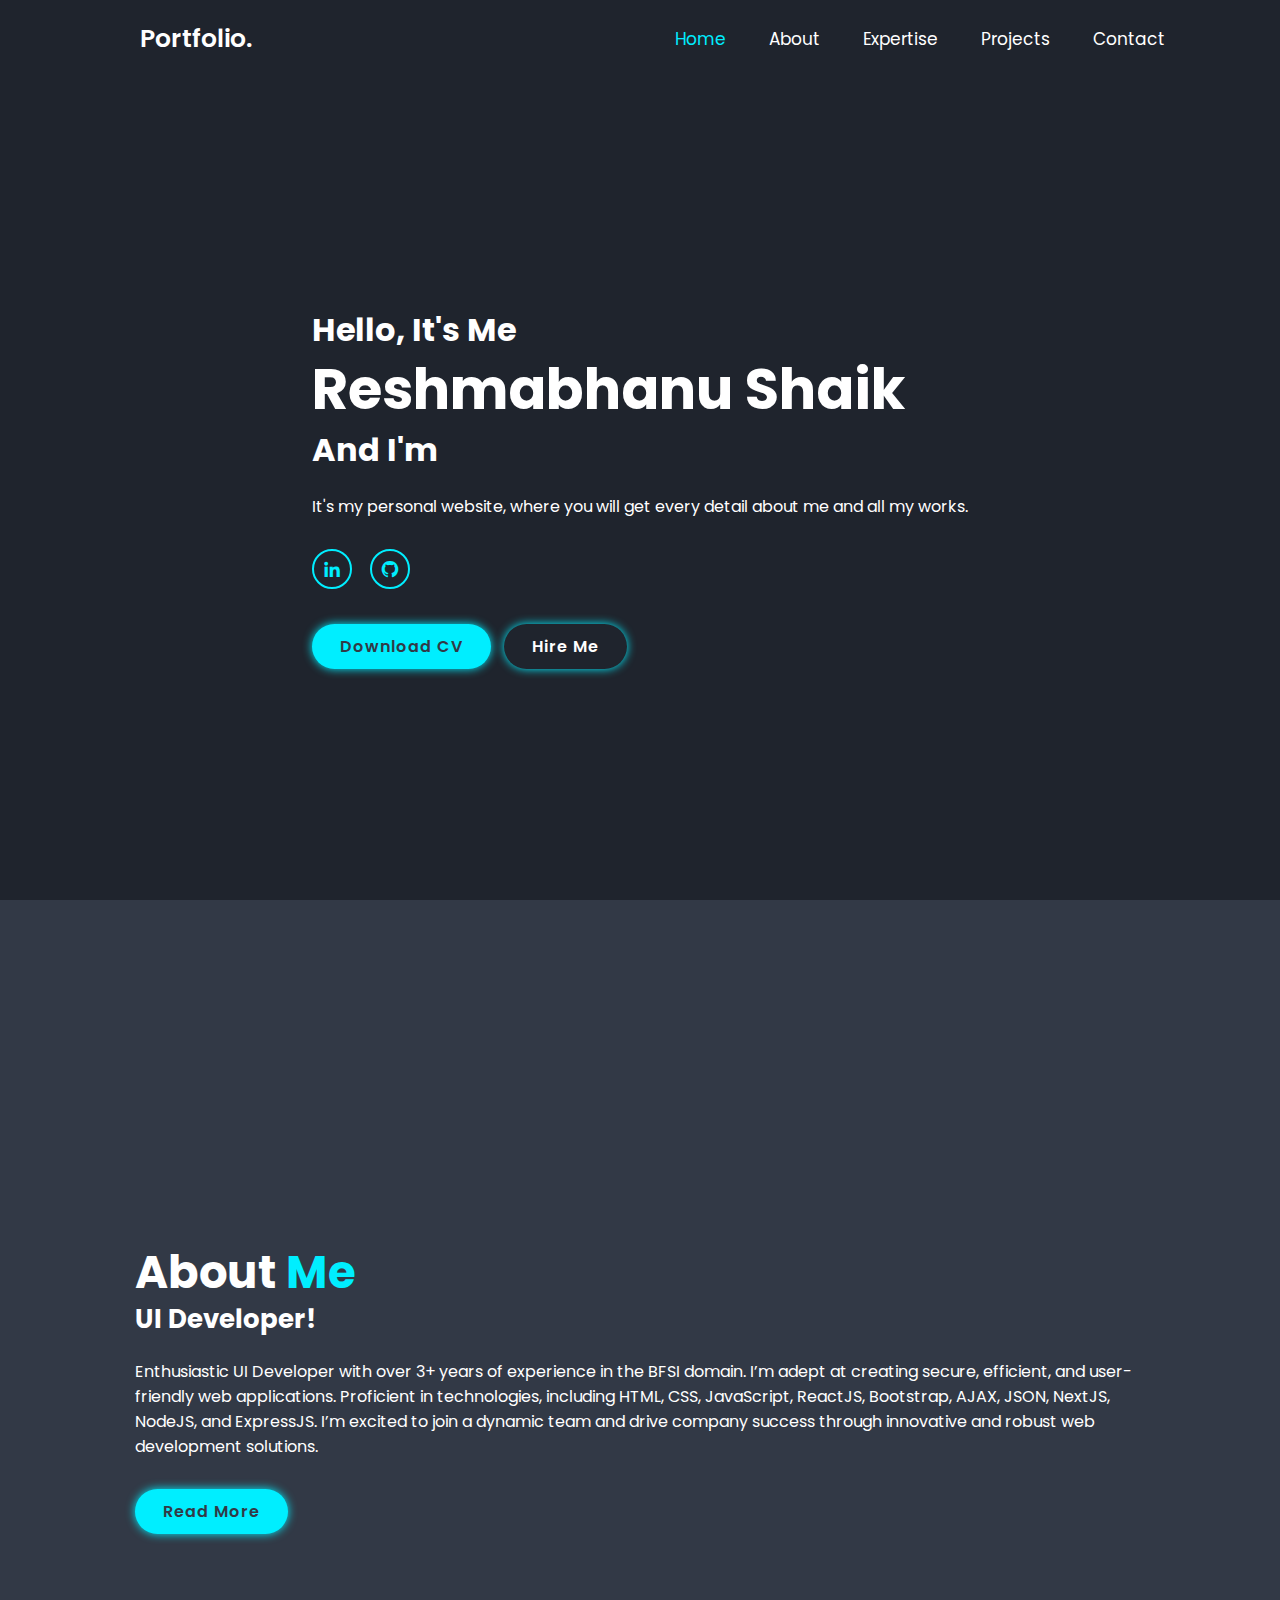
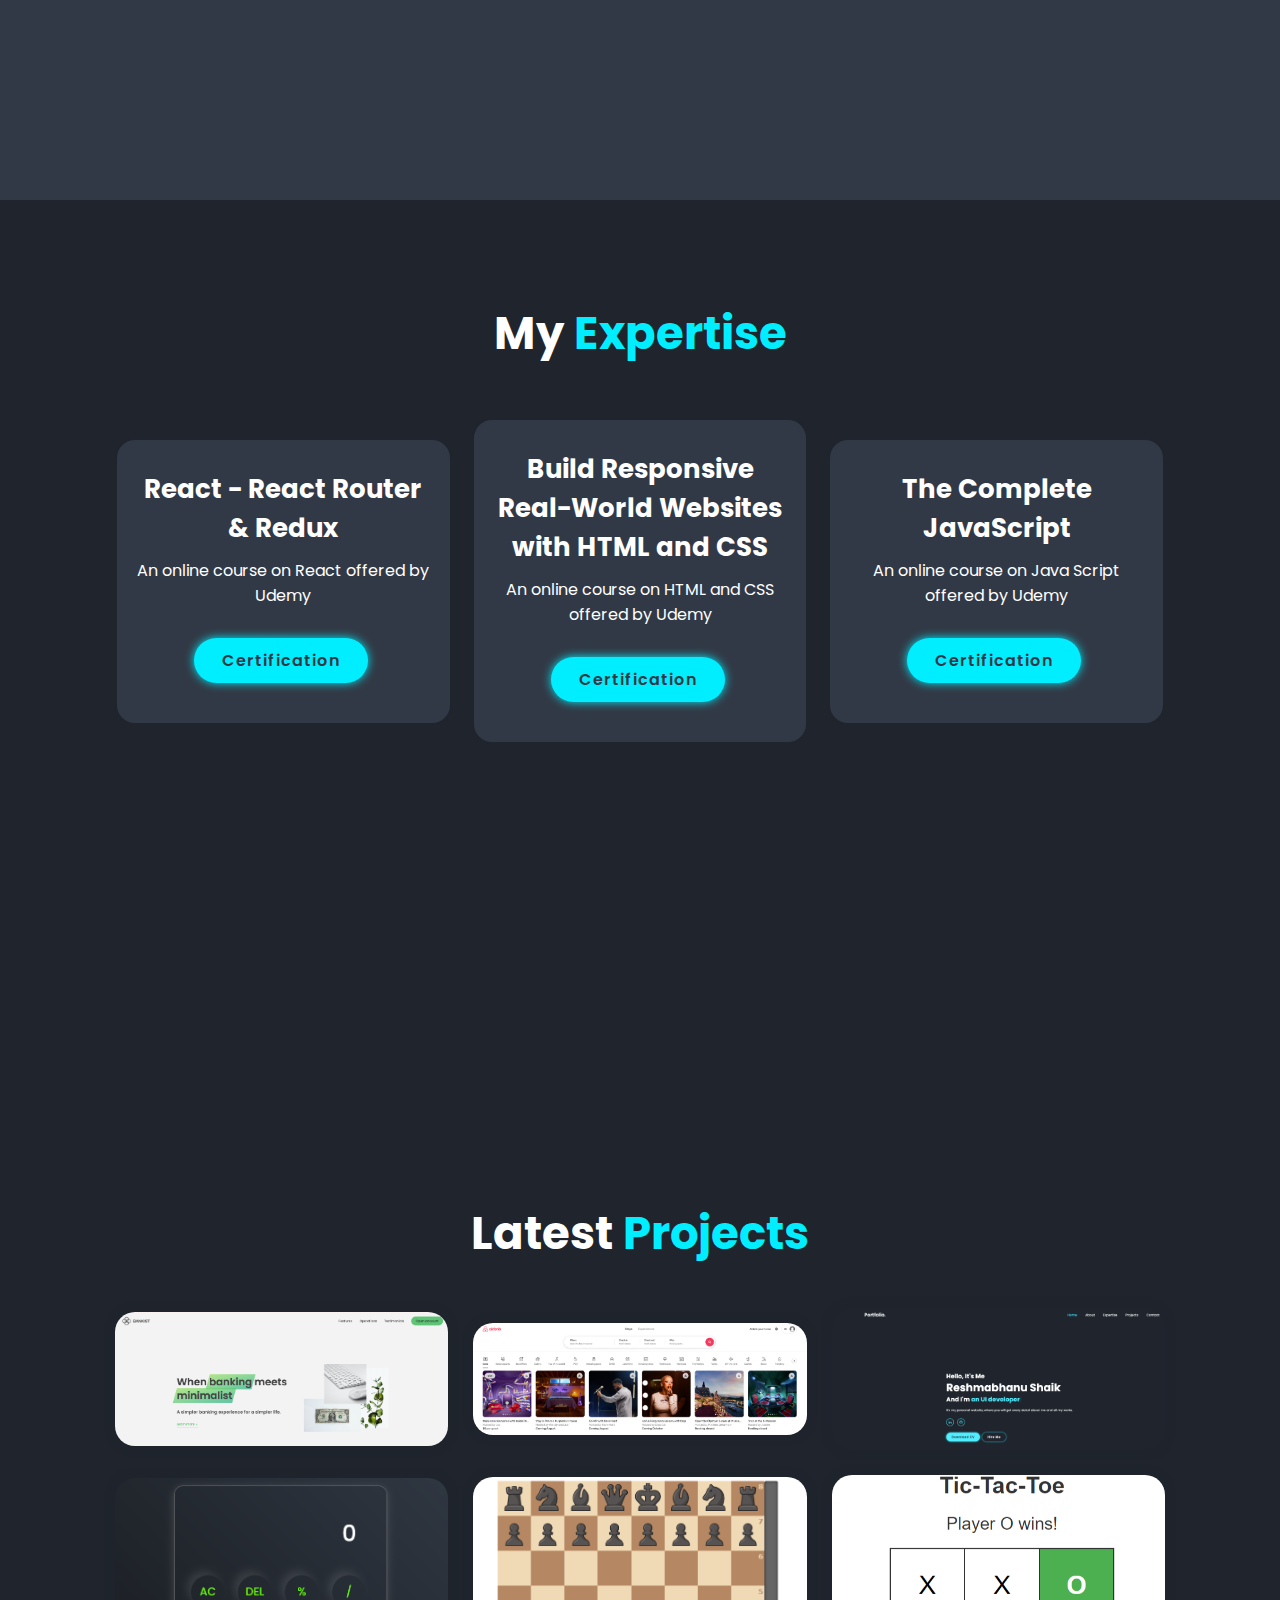
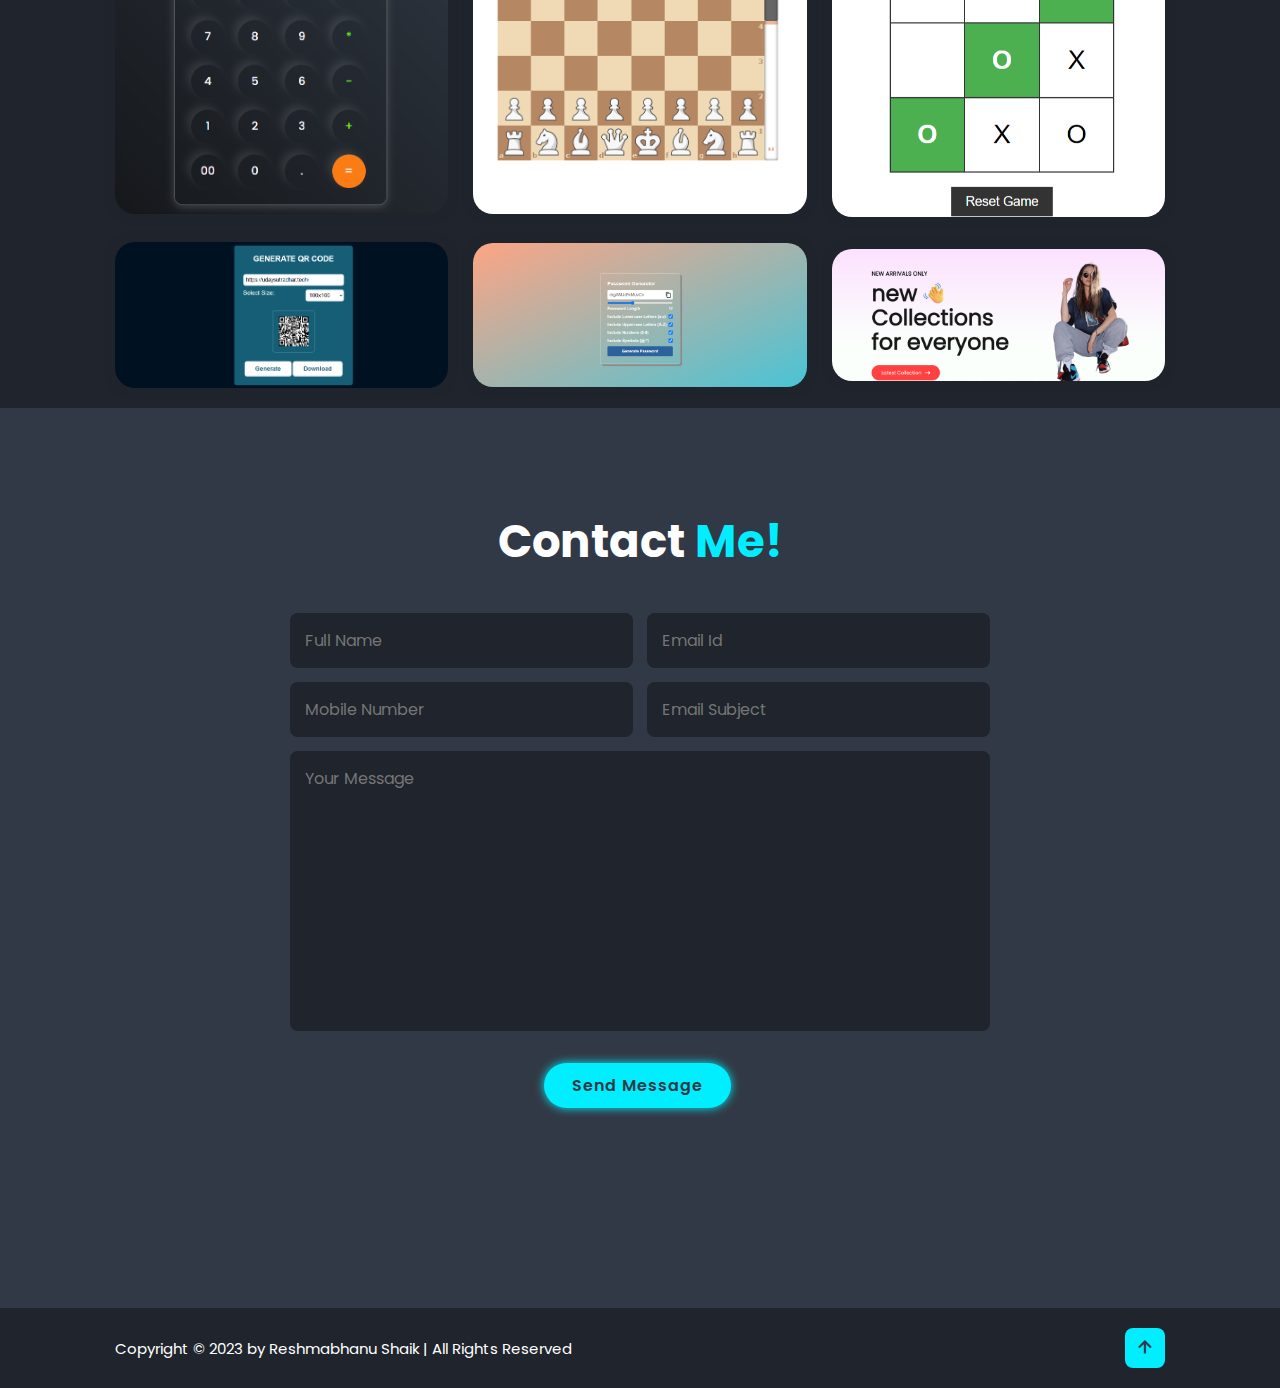
==== commit 5753a39d: "modified index.html" ====
--- a/index.html
+++ b/index.html
@@ -18,7 +18,6 @@
             <a href="#home" class="active">Home</a>
             <a href="#about">About</a>
             <a href="#expertise">Expertise</a>
-            <a href="#services">Services</a>
             <a href="#portfolio">Projects</a>
             <a href="#contact">Contact</a>
         </nav>
@@ -47,7 +46,7 @@
         <div class="about-content">
             <h2 class="heading">About <span>Me</span></h2>
             <h3>UI Developer!</h3>
-            <p>Enthusiastic UI Developer with over 4 years of experience in the BFSI domain. I’m adept at creating secure, efficient, and user-friendly web applications. Proficient in technologies, including HTML, CSS, JavaScript, ReactJS, Bootstrap, AJAX, JSON, MongoDB, NodeJS, and ExpressJS. I’m excited to join a dynamic team and drive company success through innovative and robust web development solutions.</p>
+            <p>Enthusiastic UI Developer with over 3+ years of experience in the BFSI domain. I’m adept at creating secure, efficient, and user-friendly web applications. Proficient in technologies, including HTML, CSS, JavaScript, ReactJS, Bootstrap, AJAX, JSON, NextJS, NodeJS, and ExpressJS. I’m excited to join a dynamic team and drive company success through innovative and robust web development solutions.</p>
             <a href="#" class="btn">Read More</a>
         </div>
     </section>
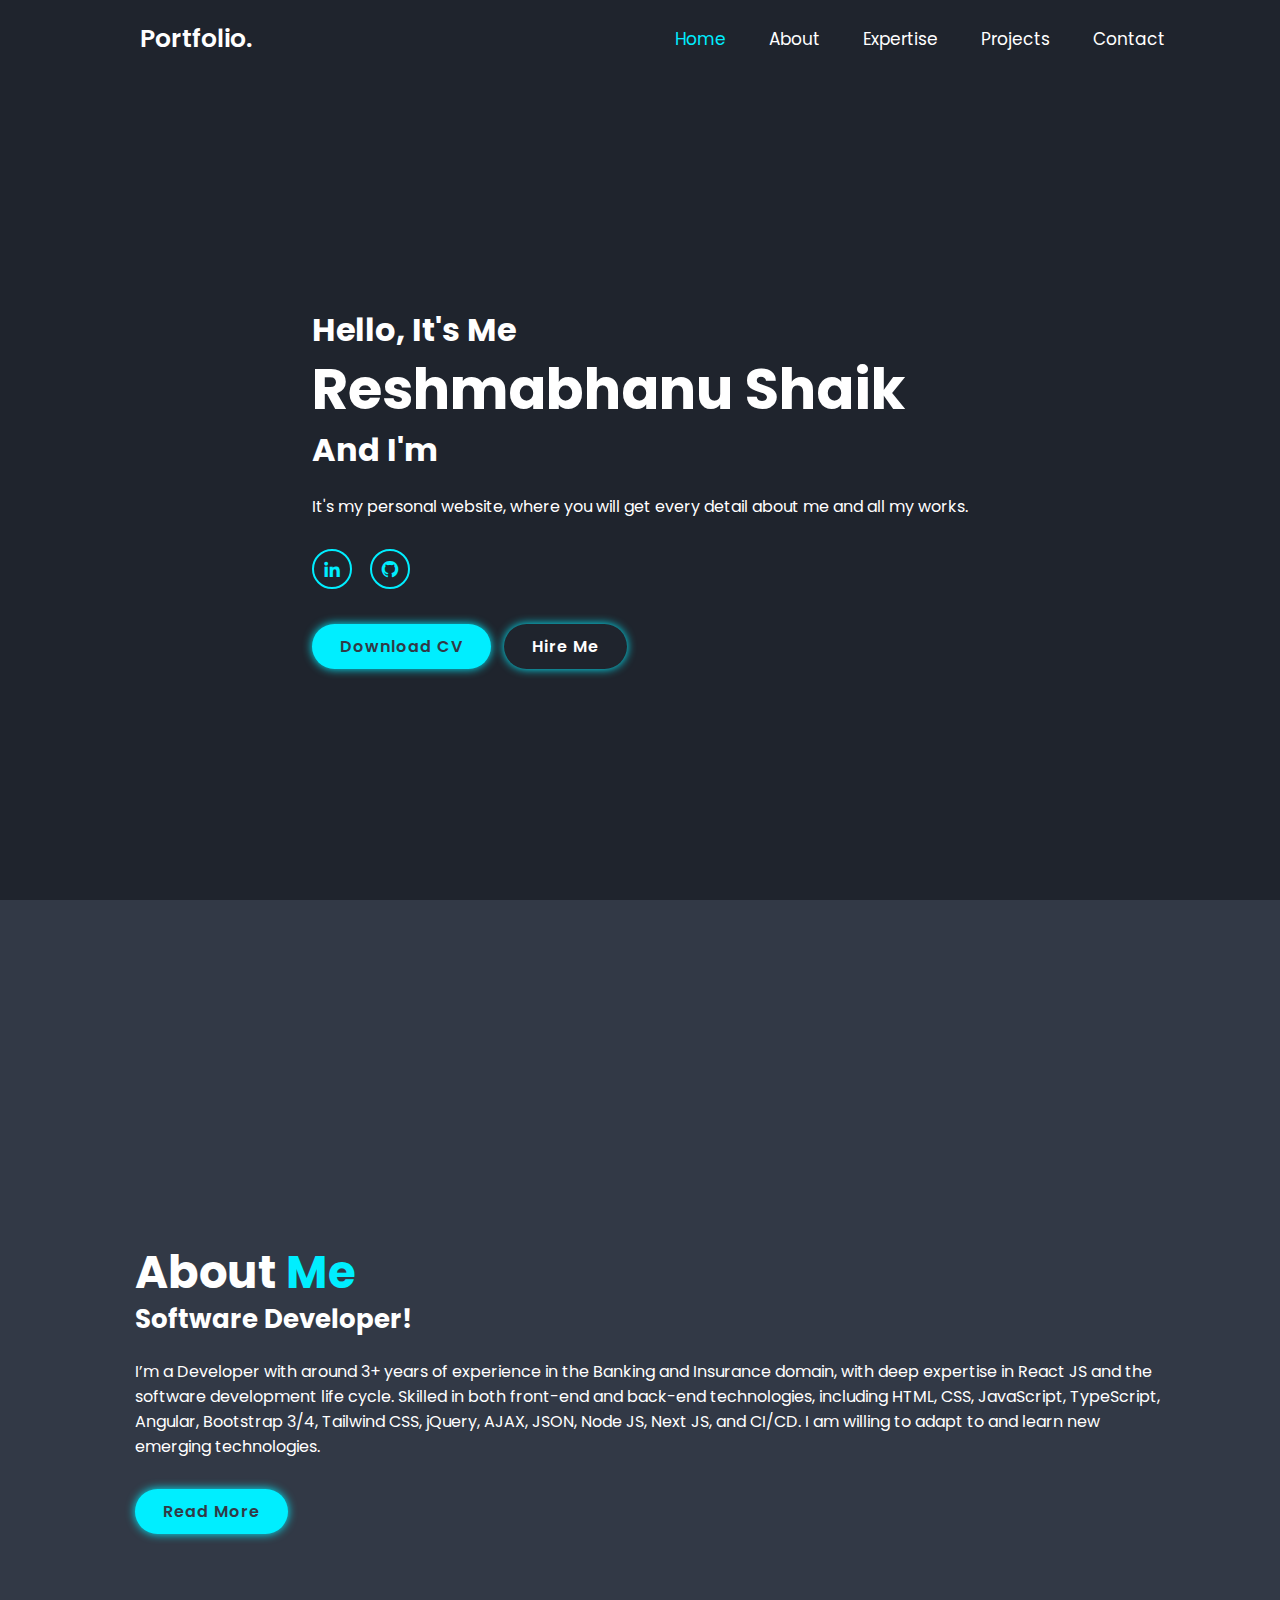
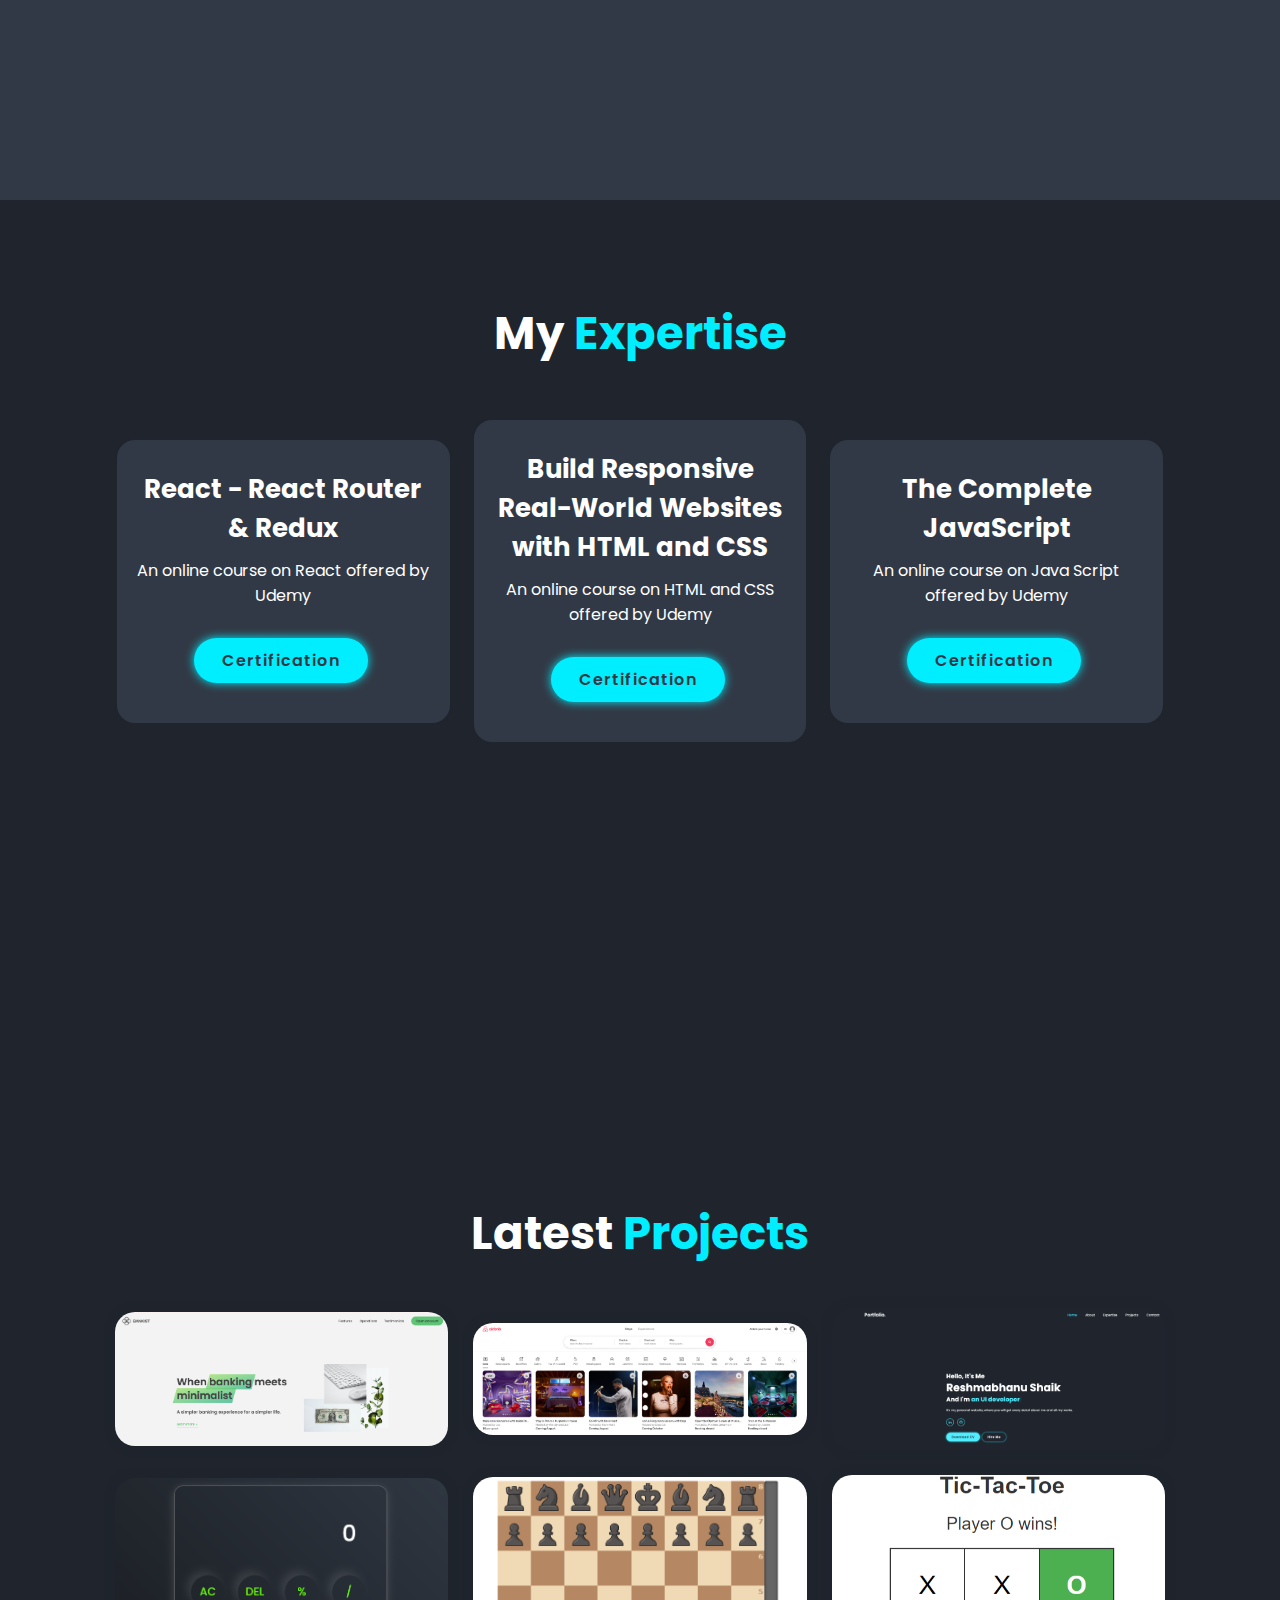
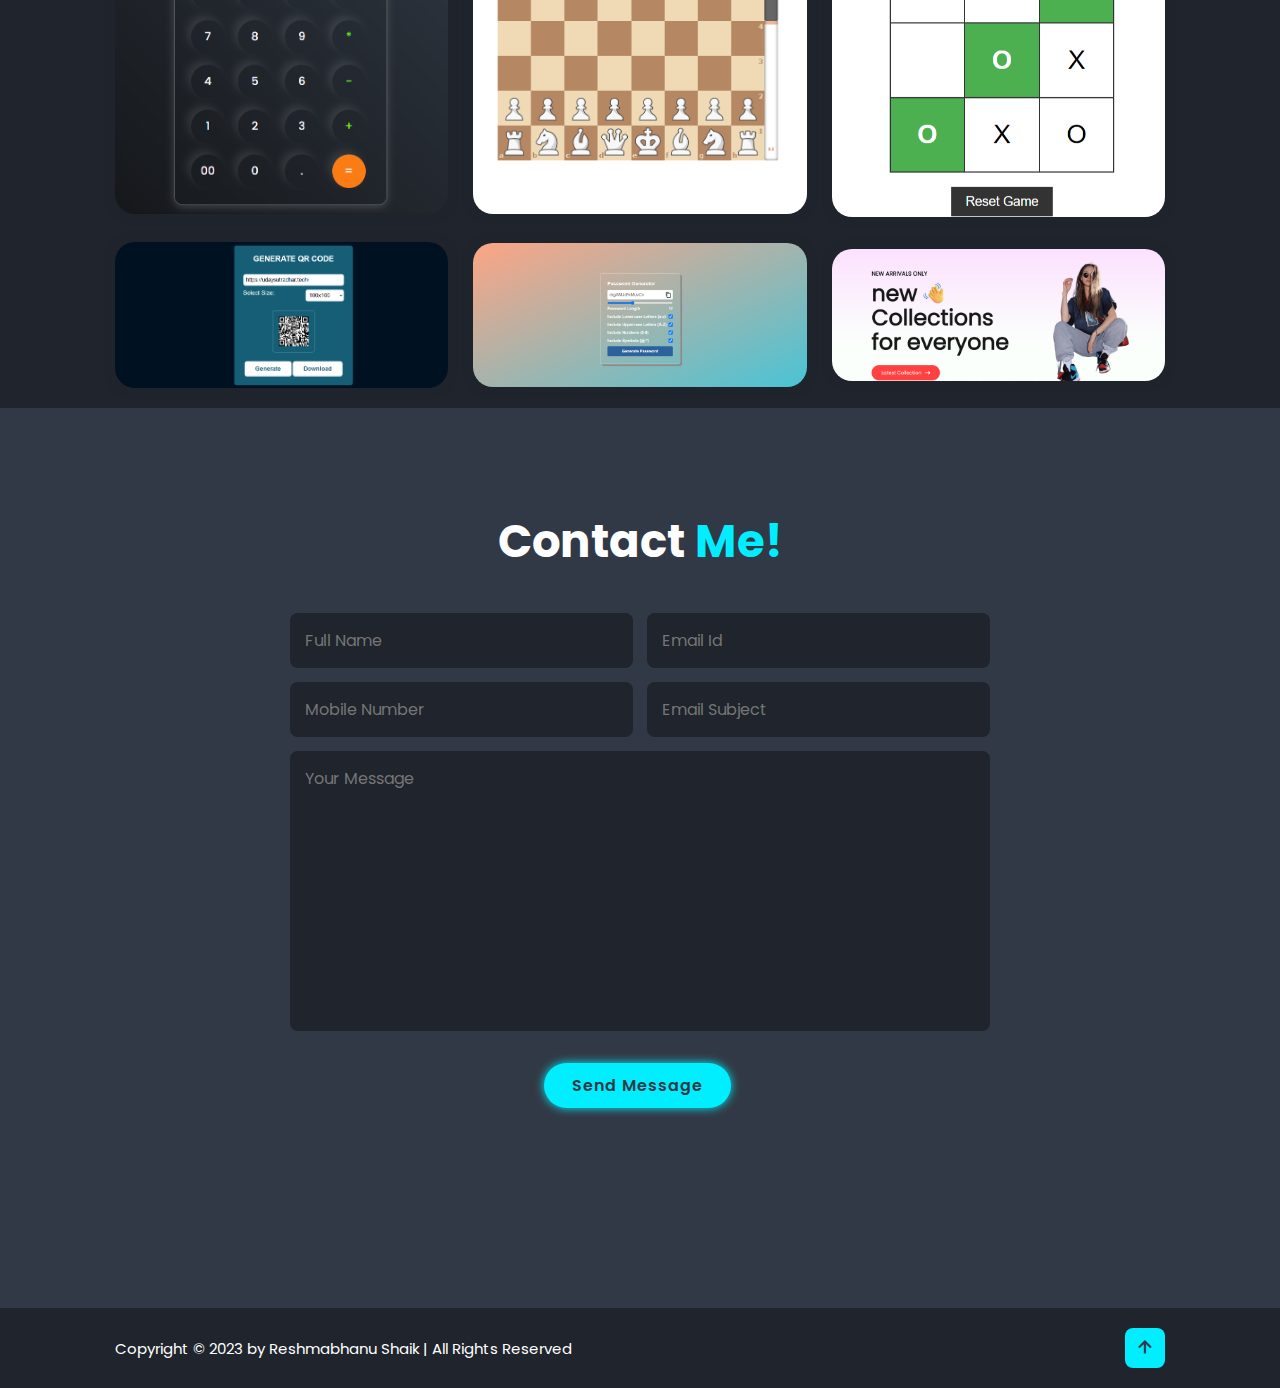
==== commit 2f377894: "updated index.html" ====
--- a/index.html
+++ b/index.html
@@ -45,8 +45,8 @@
         </div>
         <div class="about-content">
             <h2 class="heading">About <span>Me</span></h2>
-            <h3>UI Developer!</h3>
-            <p>Enthusiastic UI Developer with over 3+ years of experience in the BFSI domain. I’m adept at creating secure, efficient, and user-friendly web applications. Proficient in technologies, including HTML, CSS, JavaScript, ReactJS, Bootstrap, AJAX, JSON, NextJS, NodeJS, and ExpressJS. I’m excited to join a dynamic team and drive company success through innovative and robust web development solutions.</p>
+            <h3>Software Developer!</h3>
+            <p>I’m a Developer with around 3+ years of experience in the Banking and Insurance domain, with deep expertise in React JS and the software development life cycle. Skilled in both front-end and back-end technologies, including HTML, CSS, JavaScript, TypeScript, Angular, Bootstrap 3/4, Tailwind CSS, jQuery, AJAX, JSON, Node JS, Next JS, and CI/CD. I am willing to adapt to and learn new emerging technologies.</p>
             <a href="#" class="btn">Read More</a>
         </div>
     </section>
@@ -225,7 +225,7 @@
         ScrollReveal().reveal('.home-content p, .about-content', { origin: 'right'});
 
         const typed = new Typed('.multiple-text', {
-            strings: ['an UI developer','a Front-End Developer', 'a Mern Stack Developer'],
+            strings: ['a Software Developer,an UI developer','a Front-End Developer', 'a Mern Stack Developer'],
             typeSpeed: 100,
             backSpeed: 100,
             backDelay: 1000,
